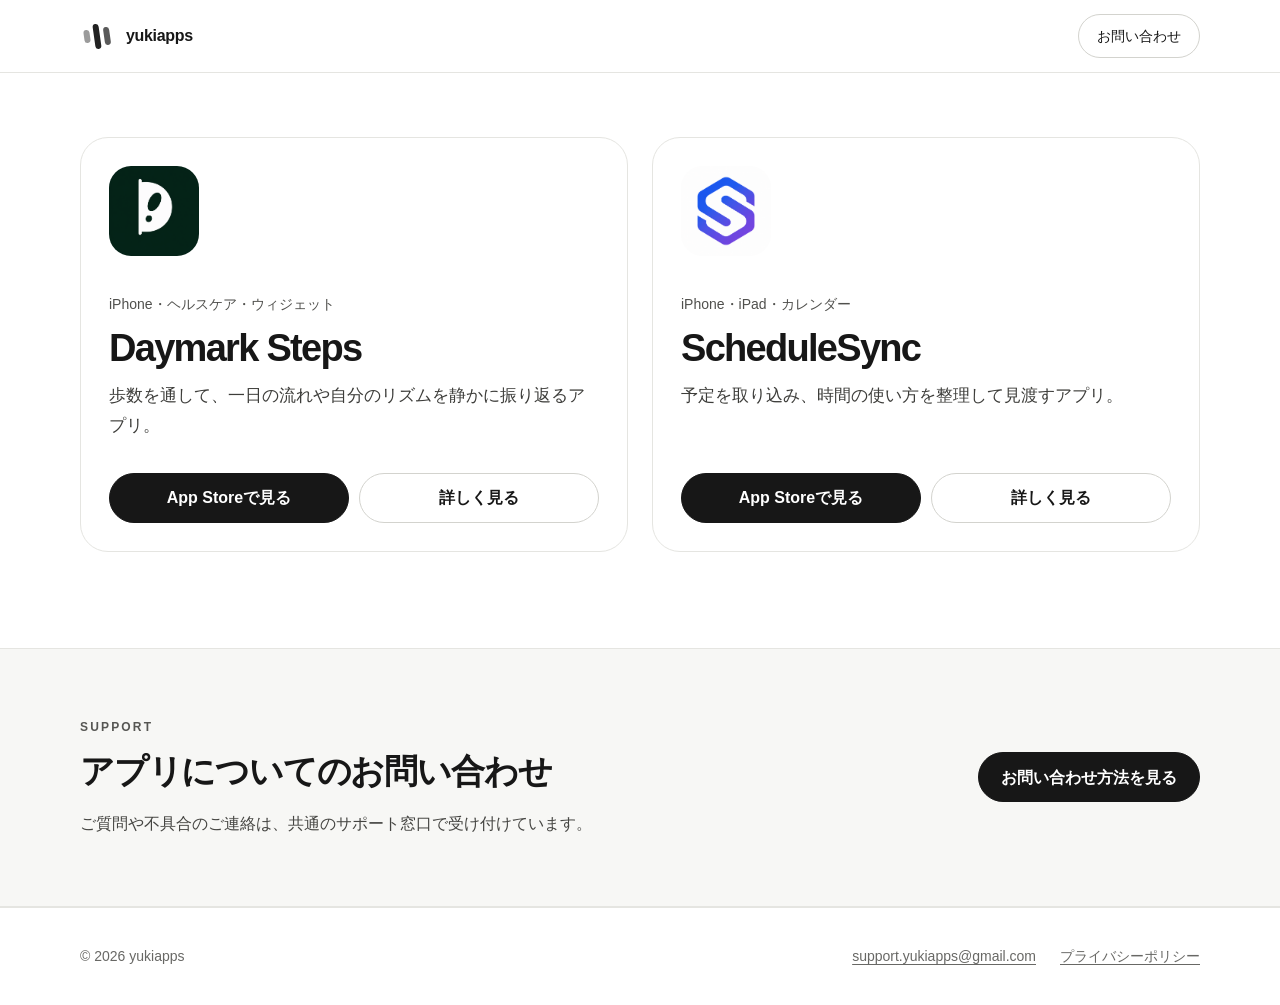
==== index.html @ b8ef02bc "Add files via upload" ====
<!doctype html>
<html lang="ja">
<head>
  <meta charset="utf-8">
  <meta name="viewport" content="width=device-width, initial-scale=1">
  <meta name="color-scheme" content="light">
  <meta name="theme-color" content="#ffffff">
  <meta name="description" content="yukiappsが提供するアプリとサポート情報をご案内します。">
  <title>yukiapps</title>
  <link rel="stylesheet" href="yukiapps-20260724-v8.css">
</head>
<body>
  <a class="skip-link" href="#main">本文へ移動</a>
  <header class="site-header">
  <div class="container header-inner">
    <a class="brand" href="index.html" aria-label="yukiapps トップページ">
      <span class="brand-mark" aria-hidden="true"><span></span><span></span><span></span></span>
      <span>yukiapps</span>
    </a>
    <nav class="site-nav" aria-label="メインナビゲーション">
      <a class="nav-contact" href="contact.html">お問い合わせ</a>
    </nav>
  </div>
</header>
  <main id="main">
    <h1 class="visually-hidden">yukiapps アプリラインナップ</h1>

    <section id="apps" class="apps-section" aria-label="アプリラインナップ">
      <div class="container app-grid">
        <article class="app-card">
          <img class="app-card-icon" src="daymark-icon.png" width="1881" height="1881" alt="Daymark Stepsのアプリアイコン">
          <p class="app-meta">iPhone・ヘルスケア・ウィジェット</p>
          <h2>Daymark Steps</h2>
          <p>歩数を通して、一日の流れや自分のリズムを静かに振り返るアプリ。</p>
          <div class="app-card-actions">
            <a class="btn btn-primary" href="#" aria-disabled="true">App Storeで見る</a>
            <a class="btn btn-secondary" href="daymark-steps.html">詳しく見る</a>
          </div>
        </article>

        <article class="app-card">
          <img class="app-card-icon" src="schedule-icon.png" width="1880" height="1880" alt="ScheduleSyncのアプリアイコン">
          <p class="app-meta">iPhone・iPad・カレンダー</p>
          <h2>ScheduleSync</h2>
          <p>予定を取り込み、時間の使い方を整理して見渡すアプリ。</p>
          <div class="app-card-actions">
            <a class="btn btn-primary" href="#" aria-disabled="true">App Storeで見る</a>
            <a class="btn btn-secondary" href="schedule-sync.html">詳しく見る</a>
          </div>
        </article>
      </div>
    </section>

    <section class="contact-band">
      <div class="container contact-band-inner">
        <div>
          <p class="eyebrow">Support</p>
          <h2>アプリについてのお問い合わせ</h2>
          <p>ご質問や不具合のご連絡は、共通のサポート窓口で受け付けています。</p>
        </div>
        <a class="btn btn-primary" href="contact.html">お問い合わせ方法を見る</a>
      </div>
    </section>
  </main>
  <footer class="site-footer">
  <div class="container footer-inner">
    <span>© 2026 yukiapps</span>
    <div class="footer-links">
      <a href="mailto:support.yukiapps@gmail.com">support.yukiapps@gmail.com</a>
      <a href="privacy.html">プライバシーポリシー</a>
    </div>
  </div>
</footer>
</body>
</html>
---- yukiapps-20260724-v8.css ----
:root {
  --ink: #171717;
  --muted: #666663;
  --soft: #f7f7f5;
  --line: #e5e5e1;
  --line-strong: #d3d3ce;
  --page: #ffffff;
  --max: 1120px;
  --radius: 28px;
  --daymark: #2d7255;
  --daymark-soft: #f1f7f3;
  --schedule: #315fdd;
  --schedule-soft: #f3f5fc;
}

*,
*::before,
*::after { box-sizing: border-box; }

html { scroll-behavior: smooth; }

body {
  margin: 0;
  color: var(--ink);
  background: var(--page);
  font-family: -apple-system, BlinkMacSystemFont, "Helvetica Neue", "Hiragino Sans",
    "Yu Gothic", "YuGothic", "Noto Sans JP", sans-serif;
  font-size: 16px;
  line-height: 1.75;
  -webkit-font-smoothing: antialiased;
}

img { display: block; max-width: 100%; height: auto; }
a { color: inherit; text-underline-offset: .18em; }
h1, h2, h3, p { margin-top: 0; }
figure { margin: 0; }

.container {
  width: min(var(--max), calc(100% - 48px));
  margin-inline: auto;
}

.skip-link {
  position: fixed;
  top: 8px;
  left: 8px;
  z-index: 999;
  padding: 10px 14px;
  color: #fff;
  background: #111;
  border-radius: 10px;
  transform: translateY(-160%);
}
.skip-link:focus { transform: translateY(0); }

.visually-hidden {
  position: absolute !important;
  width: 1px !important;
  height: 1px !important;
  padding: 0 !important;
  margin: -1px !important;
  overflow: hidden !important;
  clip: rect(0, 0, 0, 0) !important;
  white-space: nowrap !important;
  border: 0 !important;
}

.site-header {
  border-bottom: 1px solid var(--line);
  background: rgba(255,255,255,.96);
}

.header-inner {
  min-height: 72px;
  display: flex;
  align-items: center;
  justify-content: space-between;
  gap: 20px;
}

.brand {
  display: inline-flex;
  align-items: center;
  gap: 12px;
  color: var(--ink);
  font-weight: 750;
  text-decoration: none;
  letter-spacing: -.02em;
}

.brand-mark {
  width: 34px;
  height: 28px;
  display: inline-flex;
  align-items: center;
  justify-content: center;
  gap: 4px;
}
.brand-mark span {
  display: block;
  width: 6px;
  border-radius: 999px;
  background: #222;
  transform: rotate(-8deg);
}
.brand-mark span:nth-child(1) { height: 13px; opacity: .45; }
.brand-mark span:nth-child(2) { height: 25px; }
.brand-mark span:nth-child(3) { height: 18px; opacity: .75; }

.site-nav { display: flex; align-items: center; gap: 10px; }
.nav-contact {
  display: inline-flex;
  align-items: center;
  justify-content: center;
  min-height: 44px;
  padding: 0 18px;
  border: 1px solid var(--line-strong);
  border-radius: 999px;
  text-decoration: none;
  font-size: 14px;
  background: #fff;
}
.nav-contact:hover { border-color: #999; }

.btn {
  display: inline-flex;
  min-height: 50px;
  align-items: center;
  justify-content: center;
  padding: 0 22px;
  border: 1px solid var(--ink);
  border-radius: 999px;
  font-weight: 700;
  text-decoration: none;
  line-height: 1.2;
  transition: transform .18s ease, background .18s ease, color .18s ease;
}
.btn:hover { transform: translateY(-1px); }
.btn-primary { color: #fff; background: var(--ink); }
.btn-secondary { color: var(--ink); background: #fff; border-color: var(--line-strong); }
.btn[aria-disabled="true"] { cursor: default; }

.eyebrow {
  margin-bottom: 12px;
  color: #565653;
  font-size: 12px;
  font-weight: 800;
  letter-spacing: .18em;
  text-transform: uppercase;
}
.daymark-theme .accent-eyebrow { color: var(--daymark); }
.schedule-theme .accent-eyebrow { color: var(--schedule); }

.apps-section { padding: 64px 0 96px; }
.app-grid {
  display: grid;
  grid-template-columns: repeat(2, minmax(0, 1fr));
  gap: 24px;
}
.app-card {
  min-width: 0;
  display: flex;
  flex-direction: column;
  padding: 28px;
  border: 1px solid var(--line);
  border-radius: var(--radius);
  background: #fff;
}
.app-card-icon {
  width: 90px;
  height: 90px;
  margin-bottom: 36px;
  border-radius: 22px;
  object-fit: cover;
}
.app-meta {
  margin-bottom: 10px;
  color: #50504d;
  font-size: 14px;
}
.app-card h2 {
  margin-bottom: 12px;
  font-size: clamp(28px, 3.4vw, 38px);
  line-height: 1.12;
  letter-spacing: -.045em;
}
.app-card > p:not(.app-meta) {
  max-width: 34em;
  margin-bottom: 32px;
  color: #3d3d3a;
  font-size: 17px;
}
.app-card-actions {
  display: flex;
  flex-wrap: wrap;
  gap: 10px;
  margin-top: auto;
}
.app-card-actions .btn { flex: 1 1 180px; }

.contact-band {
  padding: 68px 0;
  border-top: 1px solid var(--line);
  border-bottom: 1px solid var(--line);
  background: var(--soft);
}
.contact-band-inner {
  display: grid;
  grid-template-columns: 1fr auto;
  align-items: center;
  gap: 40px;
}
.contact-band h2 {
  margin-bottom: 18px;
  font-size: clamp(24px, 3.2vw, 34px);
  line-height: 1.25;
  letter-spacing: -.035em;
}
.contact-band p:last-child { margin-bottom: 0; color: #454542; }

.breadcrumbs {
  display: flex;
  gap: 9px;
  align-items: center;
  padding-top: 28px;
  color: #6b6b68;
  font-size: 13px;
}
.breadcrumbs a { color: inherit; }

.app-hero { padding: 42px 0 88px; }
.app-hero-grid {
  display: grid;
  grid-template-columns: minmax(0, .9fr) minmax(380px, 1.1fr);
  align-items: center;
  gap: clamp(44px, 7vw, 88px);
}
.app-title-lockup {
  display: flex;
  align-items: center;
  gap: 18px;
  margin-bottom: 30px;
}
.app-title-icon {
  width: 92px;
  height: 92px;
  border-radius: 22px;
  object-fit: cover;
  flex: 0 0 auto;
}
.app-title-lockup h1 {
  margin-bottom: 4px;
  font-size: clamp(42px, 5.3vw, 66px);
  line-height: 1;
  letter-spacing: -.055em;
}
.app-title-lockup p { margin-bottom: 0; color: var(--muted); }
.hero-copy {
  max-width: 39em;
  margin-bottom: 28px;
  color: #3f3f3c;
  font-size: clamp(17px, 1.8vw, 19px);
  line-height: 1.85;
}
.hero-actions { display: flex; flex-wrap: wrap; gap: 10px; margin-bottom: 20px; }
.hero-facts { display: flex; flex-wrap: wrap; gap: 8px; }
.fact {
  display: inline-flex;
  align-items: center;
  min-height: 34px;
  padding: 0 13px;
  border: 1px solid var(--line);
  border-radius: 999px;
  color: #595956;
  font-size: 13px;
}
.hero-visual {
  padding: 18px;
  border: 1px solid var(--line);
  border-radius: 32px;
  background: var(--soft);
}
.hero-visual img {
  width: 100%;
  max-height: 720px;
  border-radius: 23px;
  object-fit: contain;
}

.concept-strip {
  padding: 74px 0;
  border-top: 1px solid var(--line);
  border-bottom: 1px solid var(--line);
  background: var(--soft);
}
.concept-grid {
  display: grid;
  grid-template-columns: minmax(0, .92fr) minmax(0, 1.08fr);
  gap: clamp(42px, 8vw, 100px);
  align-items: start;
}
.concept-grid h2,
.story-copy h2 {
  margin-bottom: 0;
  font-size: clamp(30px, 4vw, 44px);
  line-height: 1.22;
  letter-spacing: -.045em;
}
.concept-grid > p {
  margin: 0;
  color: #444441;
  font-size: 17px;
  line-height: 1.9;
}

.visual-story { padding: 96px 0; }
.visual-story-soft {
  border-top: 1px solid var(--line);
  border-bottom: 1px solid var(--line);
  background: var(--soft);
}
.story-grid {
  display: grid;
  grid-template-columns: minmax(0, .82fr) minmax(420px, 1.18fr);
  align-items: center;
  gap: clamp(46px, 8vw, 100px);
}
.story-grid-reverse .story-copy { order: 2; }
.story-grid-reverse .visual-frame { order: 1; }
.story-copy h2 { margin-bottom: 22px; }
.story-copy > p:last-child {
  margin-bottom: 0;
  color: #454542;
  font-size: 17px;
  line-height: 1.9;
}
.visual-frame {
  padding: 18px;
  overflow: hidden;
  border: 1px solid var(--line);
  border-radius: 32px;
  background: #fff;
}
.daymark-theme .visual-frame { background: var(--daymark-soft); }
.schedule-theme .visual-frame { background: var(--schedule-soft); }
.visual-frame img {
  width: 100%;
  border-radius: 23px;
  object-fit: contain;
}
.widget-frame img { background: #fff; }
.screen-detail-frame img { max-height: 760px; }

.info-section { padding: 86px 0; }
.info-grid {
  display: grid;
  grid-template-columns: repeat(3, minmax(0, 1fr));
  gap: 18px;
}
.info-card,
.policy-card,
.faq-item,
.support-box,
.mail-card {
  padding: 26px;
  border: 1px solid var(--line);
  border-radius: 22px;
  background: #fff;
}
.info-card h3 {
  margin-bottom: 10px;
  font-size: 22px;
  line-height: 1.25;
}
.info-card p:last-child { margin-bottom: 0; color: #50504d; }

.simple-page { padding: 68px 0 96px; }
.simple-page > .container { max-width: 860px; }
.simple-page h1 {
  margin-bottom: 24px;
  font-size: clamp(34px, 5vw, 52px);
  line-height: 1.15;
  letter-spacing: -.045em;
}
.prose { color: #30302e; }
.prose .lead { font-size: 18px; }
.prose h2 {
  margin-top: 48px;
  margin-bottom: 16px;
  font-size: clamp(24px, 3.5vw, 30px);
  line-height: 1.35;
  letter-spacing: -.025em;
}
.prose p { margin-bottom: 20px; }
.prose li { margin-bottom: 5px; }
.meta { color: var(--muted); font-size: 14px; }
.mail-card { margin: 28px 0 52px; background: var(--soft); }
.mail-card p { margin: 0; font-weight: 700; }
.policy-list,
.faq-list { display: grid; gap: 18px; margin-top: 30px; }
.policy-card h2 { margin-top: 0; margin-bottom: 12px; font-size: 26px; }
.policy-card p:last-of-type { color: #4f4f4c; }
.page-actions { display: flex; flex-wrap: wrap; gap: 10px; margin-top: 22px; }
.faq-item h2 { margin: 0 0 10px; font-size: 22px; }
.faq-item p { margin: 0; color: #4d4d4a; }
.support-box { margin-top: 32px; background: var(--soft); }
.support-box h2 { margin-top: 0; }

.site-footer {
  padding: 36px 0;
  border-top: 1px solid var(--line);
}
.footer-inner {
  display: flex;
  align-items: center;
  justify-content: space-between;
  gap: 24px;
  color: #686865;
  font-size: 14px;
}
.footer-links { display: flex; flex-wrap: wrap; gap: 24px; }

@media (max-width: 820px) {
  .container { width: min(100% - 36px, var(--max)); }
  .header-inner { min-height: 68px; }
  .brand { font-size: 15px; }
  .brand-mark { transform: scale(.9); transform-origin: left center; }
  .nav-contact { min-height: 42px; padding-inline: 15px; }

  .apps-section { padding: 52px 0 72px; }
  .app-grid,
  .contact-band-inner,
  .app-hero-grid,
  .concept-grid,
  .story-grid,
  .info-grid {
    grid-template-columns: 1fr;
  }
  .app-card { padding: 26px; }
  .app-card-icon { width: 82px; height: 82px; margin-bottom: 30px; }
  .app-card > p:not(.app-meta) { font-size: 16px; }

  .contact-band { padding: 58px 0; }
  .contact-band-inner { gap: 28px; }
  .contact-band h2 {
    font-size: clamp(20px, 5.3vw, 26px);
    white-space: nowrap;
  }
  .contact-band .btn { width: 100%; }

  .breadcrumbs { padding-top: 22px; }
  .app-hero { padding: 32px 0 66px; }
  .app-hero-grid { gap: 38px; }
  .app-title-icon { width: 74px; height: 74px; border-radius: 18px; }
  .app-title-lockup { gap: 14px; margin-bottom: 24px; }
  .app-title-lockup h1 { font-size: clamp(34px, 10vw, 46px); }
  .hero-visual { padding: 12px; border-radius: 24px; }
  .hero-visual img { border-radius: 17px; max-height: none; }

  .concept-strip { padding: 58px 0; }
  .concept-grid { gap: 24px; }
  .concept-grid h2,
  .story-copy h2 { font-size: clamp(27px, 7.5vw, 36px); }

  .visual-story { padding: 70px 0; }
  .story-grid { gap: 34px; }
  .story-grid-reverse .story-copy,
  .story-grid-reverse .visual-frame { order: initial; }
  .visual-frame { padding: 12px; border-radius: 24px; }
  .visual-frame img { border-radius: 17px; }
  .screen-detail-frame img { max-height: none; }

  .info-section { padding: 64px 0; }
  .simple-page { padding: 52px 0 74px; }
  .footer-inner { flex-direction: column; align-items: flex-start; }
}

@media (max-width: 390px) {
  .container { width: calc(100% - 30px); }
  .brand { gap: 8px; font-size: 14px; }
  .brand-mark { width: 30px; }
  .nav-contact { padding-inline: 13px; font-size: 13px; }
  .app-card { padding: 23px; }
  .app-card-actions { flex-direction: column; }
  .app-card-actions .btn { flex-basis: auto; width: 100%; }
  .contact-band h2 { font-size: 19px; }
  .hero-actions .btn { width: 100%; }
  .app-title-lockup h1 { font-size: 32px; }
}

@media print {
  .site-header,
  .site-footer,
  .skip-link { display: none !important; }
  img { visibility: visible !important; opacity: 1 !important; }
  .visual-frame,
  .hero-visual,
  .info-card,
  .policy-card,
  .faq-item { break-inside: avoid; page-break-inside: avoid; }
}
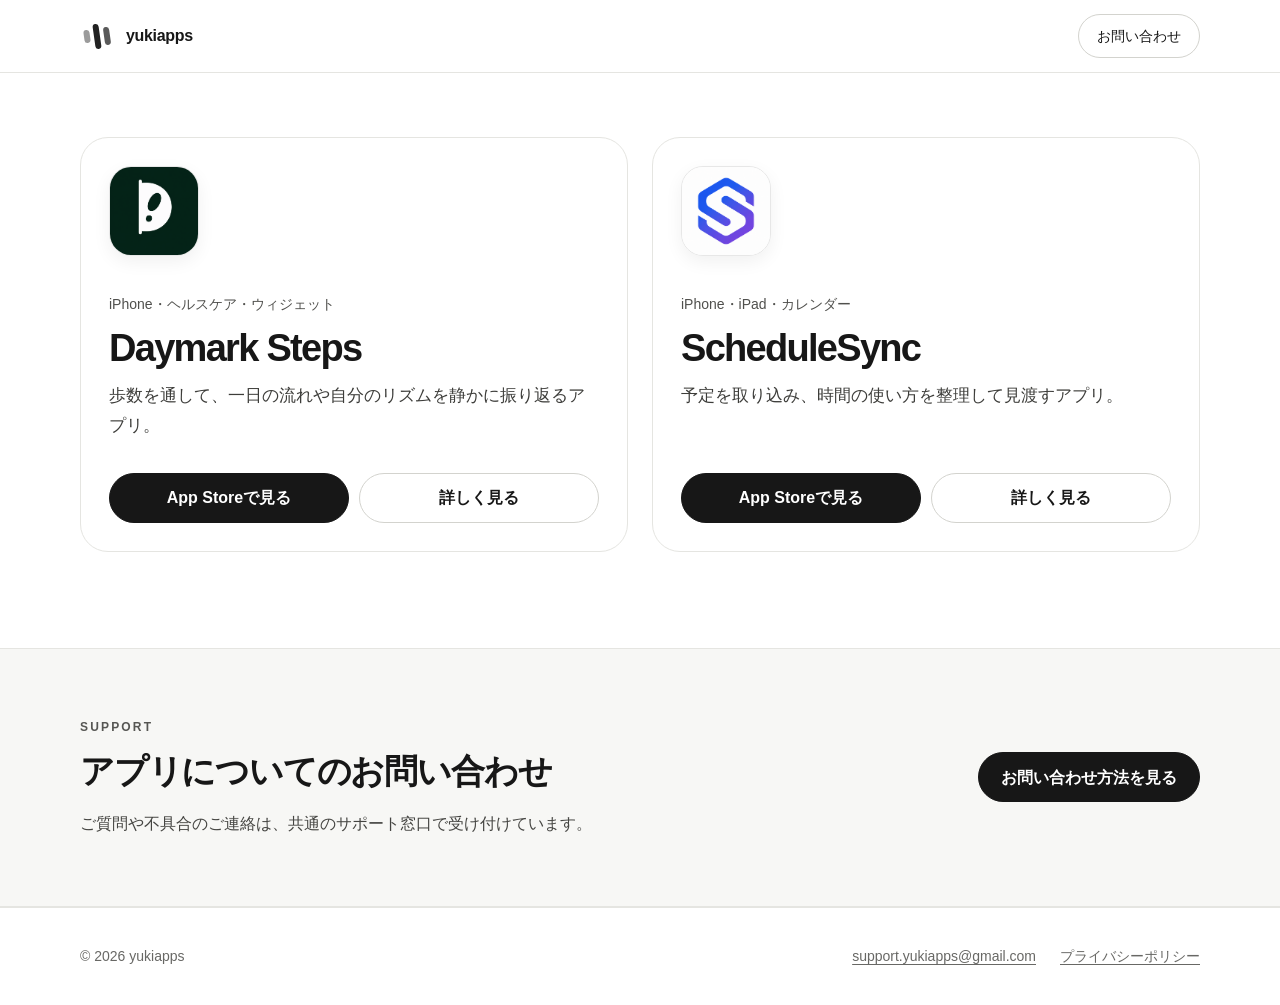
==== commit 55587a77: "Add files via upload" ====
--- a/index.html
+++ b/index.html
@@ -7,7 +7,7 @@
   <meta name="theme-color" content="#ffffff">
   <meta name="description" content="yukiappsが提供するアプリとサポート情報をご案内します。">
   <title>yukiapps</title>
-  <link rel="stylesheet" href="yukiapps-20260724-v8.css">
+  <link rel="stylesheet" href="yukiapps-20260724-v9.css">
 </head>
 <body>
   <a class="skip-link" href="#main">本文へ移動</a>
--- a/yukiapps-20260724-v9.css
+++ b/yukiapps-20260724-v9.css
@@ -0,0 +1,510 @@
+
+:root {
+  --ink: #171717;
+  --muted: #666663;
+  --soft: #f7f7f5;
+  --line: #e5e5e1;
+  --line-strong: #d3d3ce;
+  --page: #ffffff;
+  --max: 1120px;
+  --radius: 28px;
+  --daymark: #2d7255;
+  --daymark-soft: #f1f7f3;
+  --schedule: #315fdd;
+  --schedule-soft: #f3f5fc;
+}
+
+*,
+*::before,
+*::after { box-sizing: border-box; }
+
+html { scroll-behavior: smooth; }
+
+body {
+  margin: 0;
+  color: var(--ink);
+  background: var(--page);
+  font-family: -apple-system, BlinkMacSystemFont, "Helvetica Neue", "Hiragino Sans",
+    "Yu Gothic", "YuGothic", "Noto Sans JP", sans-serif;
+  font-size: 16px;
+  line-height: 1.75;
+  -webkit-font-smoothing: antialiased;
+}
+
+img { display: block; max-width: 100%; height: auto; }
+a { color: inherit; text-underline-offset: .18em; }
+h1, h2, h3, p { margin-top: 0; }
+figure { margin: 0; }
+
+.container {
+  width: min(var(--max), calc(100% - 48px));
+  margin-inline: auto;
+}
+
+.skip-link {
+  position: fixed;
+  top: 8px;
+  left: 8px;
+  z-index: 999;
+  padding: 10px 14px;
+  color: #fff;
+  background: #111;
+  border-radius: 10px;
+  transform: translateY(-160%);
+}
+.skip-link:focus { transform: translateY(0); }
+
+.visually-hidden {
+  position: absolute !important;
+  width: 1px !important;
+  height: 1px !important;
+  padding: 0 !important;
+  margin: -1px !important;
+  overflow: hidden !important;
+  clip: rect(0, 0, 0, 0) !important;
+  white-space: nowrap !important;
+  border: 0 !important;
+}
+
+.site-header {
+  border-bottom: 1px solid var(--line);
+  background: rgba(255,255,255,.96);
+}
+
+.header-inner {
+  min-height: 72px;
+  display: flex;
+  align-items: center;
+  justify-content: space-between;
+  gap: 20px;
+}
+
+.brand {
+  display: inline-flex;
+  align-items: center;
+  gap: 12px;
+  color: var(--ink);
+  font-weight: 750;
+  text-decoration: none;
+  letter-spacing: -.02em;
+}
+
+.brand-mark {
+  width: 34px;
+  height: 28px;
+  display: inline-flex;
+  align-items: center;
+  justify-content: center;
+  gap: 4px;
+}
+.brand-mark span {
+  display: block;
+  width: 6px;
+  border-radius: 999px;
+  background: #222;
+  transform: rotate(-8deg);
+}
+.brand-mark span:nth-child(1) { height: 13px; opacity: .45; }
+.brand-mark span:nth-child(2) { height: 25px; }
+.brand-mark span:nth-child(3) { height: 18px; opacity: .75; }
+
+.site-nav { display: flex; align-items: center; gap: 10px; }
+.nav-contact {
+  display: inline-flex;
+  align-items: center;
+  justify-content: center;
+  min-height: 44px;
+  padding: 0 18px;
+  border: 1px solid var(--line-strong);
+  border-radius: 999px;
+  text-decoration: none;
+  font-size: 14px;
+  background: #fff;
+}
+.nav-contact:hover { border-color: #999; }
+
+.btn {
+  display: inline-flex;
+  min-height: 50px;
+  align-items: center;
+  justify-content: center;
+  padding: 0 22px;
+  border: 1px solid var(--ink);
+  border-radius: 999px;
+  font-weight: 700;
+  text-decoration: none;
+  line-height: 1.2;
+  transition: transform .18s ease, background .18s ease, color .18s ease;
+}
+.btn:hover { transform: translateY(-1px); }
+.btn-primary { color: #fff; background: var(--ink); }
+.btn-secondary { color: var(--ink); background: #fff; border-color: var(--line-strong); }
+.btn[aria-disabled="true"] { cursor: default; }
+
+.eyebrow {
+  margin-bottom: 12px;
+  color: #565653;
+  font-size: 12px;
+  font-weight: 800;
+  letter-spacing: .18em;
+  text-transform: uppercase;
+}
+.daymark-theme .accent-eyebrow { color: var(--daymark); }
+.schedule-theme .accent-eyebrow { color: var(--schedule); }
+
+.apps-section { padding: 64px 0 96px; }
+.app-grid {
+  display: grid;
+  grid-template-columns: repeat(2, minmax(0, 1fr));
+  gap: 24px;
+}
+.app-card {
+  min-width: 0;
+  display: flex;
+  flex-direction: column;
+  padding: 28px;
+  border: 1px solid var(--line);
+  border-radius: var(--radius);
+  background: #fff;
+}
+.app-card-icon {
+  width: 90px;
+  height: 90px;
+  margin-bottom: 36px;
+  border-radius: 22px;
+  object-fit: cover;
+}
+.app-meta {
+  margin-bottom: 10px;
+  color: #50504d;
+  font-size: 14px;
+}
+.app-card h2 {
+  margin-bottom: 12px;
+  font-size: clamp(28px, 3.4vw, 38px);
+  line-height: 1.12;
+  letter-spacing: -.045em;
+}
+.app-card > p:not(.app-meta) {
+  max-width: 34em;
+  margin-bottom: 32px;
+  color: #3d3d3a;
+  font-size: 17px;
+}
+.app-card-actions {
+  display: flex;
+  flex-wrap: wrap;
+  gap: 10px;
+  margin-top: auto;
+}
+.app-card-actions .btn { flex: 1 1 180px; }
+
+.contact-band {
+  padding: 68px 0;
+  border-top: 1px solid var(--line);
+  border-bottom: 1px solid var(--line);
+  background: var(--soft);
+}
+.contact-band-inner {
+  display: grid;
+  grid-template-columns: 1fr auto;
+  align-items: center;
+  gap: 40px;
+}
+.contact-band h2 {
+  margin-bottom: 18px;
+  font-size: clamp(24px, 3.2vw, 34px);
+  line-height: 1.25;
+  letter-spacing: -.035em;
+}
+.contact-band p:last-child { margin-bottom: 0; color: #454542; }
+
+.breadcrumbs {
+  display: flex;
+  gap: 9px;
+  align-items: center;
+  padding-top: 28px;
+  color: #6b6b68;
+  font-size: 13px;
+}
+.breadcrumbs a { color: inherit; }
+
+.app-hero { padding: 42px 0 88px; }
+.app-hero-grid {
+  display: grid;
+  grid-template-columns: minmax(0, .9fr) minmax(380px, 1.1fr);
+  align-items: center;
+  gap: clamp(44px, 7vw, 88px);
+}
+.app-title-lockup {
+  display: flex;
+  align-items: center;
+  gap: 18px;
+  margin-bottom: 30px;
+}
+.app-title-icon {
+  width: 92px;
+  height: 92px;
+  border-radius: 22px;
+  object-fit: cover;
+  flex: 0 0 auto;
+}
+.app-title-lockup h1 {
+  margin-bottom: 4px;
+  font-size: clamp(42px, 5.3vw, 66px);
+  line-height: 1;
+  letter-spacing: -.055em;
+}
+.app-title-lockup p { margin-bottom: 0; color: var(--muted); }
+.hero-copy {
+  max-width: 39em;
+  margin-bottom: 28px;
+  color: #3f3f3c;
+  font-size: clamp(17px, 1.8vw, 19px);
+  line-height: 1.85;
+}
+.hero-actions { display: flex; flex-wrap: wrap; gap: 10px; margin-bottom: 20px; }
+.hero-facts { display: flex; flex-wrap: wrap; gap: 8px; }
+.fact {
+  display: inline-flex;
+  align-items: center;
+  min-height: 34px;
+  padding: 0 13px;
+  border: 1px solid var(--line);
+  border-radius: 999px;
+  color: #595956;
+  font-size: 13px;
+}
+.hero-visual {
+  padding: 18px;
+  border: 1px solid var(--line);
+  border-radius: 32px;
+  background: var(--soft);
+}
+.hero-visual img {
+  width: 100%;
+  max-height: 720px;
+  border-radius: 23px;
+  object-fit: contain;
+}
+
+.concept-strip {
+  padding: 74px 0;
+  border-top: 1px solid var(--line);
+  border-bottom: 1px solid var(--line);
+  background: var(--soft);
+}
+.concept-grid {
+  display: grid;
+  grid-template-columns: minmax(0, .92fr) minmax(0, 1.08fr);
+  gap: clamp(42px, 8vw, 100px);
+  align-items: start;
+}
+.concept-grid h2,
+.story-copy h2 {
+  margin-bottom: 0;
+  font-size: clamp(30px, 4vw, 44px);
+  line-height: 1.22;
+  letter-spacing: -.045em;
+}
+.concept-grid > p {
+  margin: 0;
+  color: #444441;
+  font-size: 17px;
+  line-height: 1.9;
+}
+
+.visual-story { padding: 96px 0; }
+.visual-story-soft {
+  border-top: 1px solid var(--line);
+  border-bottom: 1px solid var(--line);
+  background: var(--soft);
+}
+.story-grid {
+  display: grid;
+  grid-template-columns: minmax(0, .82fr) minmax(420px, 1.18fr);
+  align-items: center;
+  gap: clamp(46px, 8vw, 100px);
+}
+.story-grid-reverse .story-copy { order: 2; }
+.story-grid-reverse .visual-frame { order: 1; }
+.story-copy h2 { margin-bottom: 22px; }
+.story-copy > p:last-child {
+  margin-bottom: 0;
+  color: #454542;
+  font-size: 17px;
+  line-height: 1.9;
+}
+.visual-frame {
+  padding: 18px;
+  overflow: hidden;
+  border: 1px solid var(--line);
+  border-radius: 32px;
+  background: #fff;
+}
+.daymark-theme .visual-frame { background: var(--daymark-soft); }
+.schedule-theme .visual-frame { background: var(--schedule-soft); }
+.visual-frame img {
+  width: 100%;
+  border-radius: 23px;
+  object-fit: contain;
+}
+.widget-frame img { background: #fff; }
+.screen-detail-frame img { max-height: 760px; }
+
+.info-section { padding: 86px 0; }
+.info-grid {
+  display: grid;
+  grid-template-columns: repeat(3, minmax(0, 1fr));
+  gap: 18px;
+}
+.info-card,
+.policy-card,
+.faq-item,
+.support-box,
+.mail-card {
+  padding: 26px;
+  border: 1px solid var(--line);
+  border-radius: 22px;
+  background: #fff;
+}
+.info-card h3 {
+  margin-bottom: 10px;
+  font-size: 22px;
+  line-height: 1.25;
+}
+.info-card p:last-child { margin-bottom: 0; color: #50504d; }
+
+.simple-page { padding: 68px 0 96px; }
+.simple-page > .container { max-width: 860px; }
+.simple-page h1 {
+  margin-bottom: 24px;
+  font-size: clamp(34px, 5vw, 52px);
+  line-height: 1.15;
+  letter-spacing: -.045em;
+}
+.prose { color: #30302e; }
+.prose .lead { font-size: 18px; }
+.prose h2 {
+  margin-top: 48px;
+  margin-bottom: 16px;
+  font-size: clamp(24px, 3.5vw, 30px);
+  line-height: 1.35;
+  letter-spacing: -.025em;
+}
+.prose p { margin-bottom: 20px; }
+.prose li { margin-bottom: 5px; }
+.meta { color: var(--muted); font-size: 14px; }
+.mail-card { margin: 28px 0 52px; background: var(--soft); }
+.mail-card p { margin: 0; font-weight: 700; }
+.policy-list,
+.faq-list { display: grid; gap: 18px; margin-top: 30px; }
+.policy-card h2 { margin-top: 0; margin-bottom: 12px; font-size: 26px; }
+.policy-card p:last-of-type { color: #4f4f4c; }
+.page-actions { display: flex; flex-wrap: wrap; gap: 10px; margin-top: 22px; }
+.faq-item h2 { margin: 0 0 10px; font-size: 22px; }
+.faq-item p { margin: 0; color: #4d4d4a; }
+.support-box { margin-top: 32px; background: var(--soft); }
+.support-box h2 { margin-top: 0; }
+
+.site-footer {
+  padding: 36px 0;
+  border-top: 1px solid var(--line);
+}
+.footer-inner {
+  display: flex;
+  align-items: center;
+  justify-content: space-between;
+  gap: 24px;
+  color: #686865;
+  font-size: 14px;
+}
+.footer-links { display: flex; flex-wrap: wrap; gap: 24px; }
+
+@media (max-width: 820px) {
+  .container { width: min(100% - 36px, var(--max)); }
+  .header-inner { min-height: 68px; }
+  .brand { font-size: 15px; }
+  .brand-mark { transform: scale(.9); transform-origin: left center; }
+  .nav-contact { min-height: 42px; padding-inline: 15px; }
+
+  .apps-section { padding: 52px 0 72px; }
+  .app-grid,
+  .contact-band-inner,
+  .app-hero-grid,
+  .concept-grid,
+  .story-grid,
+  .info-grid {
+    grid-template-columns: 1fr;
+  }
+  .app-card { padding: 26px; }
+  .app-card-icon { width: 82px; height: 82px; margin-bottom: 30px; }
+  .app-card > p:not(.app-meta) { font-size: 16px; }
+
+  .contact-band { padding: 58px 0; }
+  .contact-band-inner { gap: 28px; }
+  .contact-band h2 {
+    font-size: clamp(20px, 5.3vw, 26px);
+    white-space: nowrap;
+  }
+  .contact-band .btn { width: 100%; }
+
+  .breadcrumbs { padding-top: 22px; }
+  .app-hero { padding: 32px 0 66px; }
+  .app-hero-grid { gap: 38px; }
+  .app-title-icon { width: 74px; height: 74px; border-radius: 18px; }
+  .app-title-lockup { gap: 14px; margin-bottom: 24px; }
+  .app-title-lockup h1 { font-size: clamp(34px, 10vw, 46px); }
+  .hero-visual { padding: 12px; border-radius: 24px; }
+  .hero-visual img { border-radius: 17px; max-height: none; }
+
+  .concept-strip { padding: 58px 0; }
+  .concept-grid { gap: 24px; }
+  .concept-grid h2,
+  .story-copy h2 { font-size: clamp(27px, 7.5vw, 36px); }
+
+  .visual-story { padding: 70px 0; }
+  .story-grid { gap: 34px; }
+  .story-grid-reverse .story-copy,
+  .story-grid-reverse .visual-frame { order: initial; }
+  .visual-frame { padding: 12px; border-radius: 24px; }
+  .visual-frame img { border-radius: 17px; }
+  .screen-detail-frame img { max-height: none; }
+
+  .info-section { padding: 64px 0; }
+  .simple-page { padding: 52px 0 74px; }
+  .footer-inner { flex-direction: column; align-items: flex-start; }
+}
+
+@media (max-width: 390px) {
+  .container { width: calc(100% - 30px); }
+  .brand { gap: 8px; font-size: 14px; }
+  .brand-mark { width: 30px; }
+  .nav-contact { padding-inline: 13px; font-size: 13px; }
+  .app-card { padding: 23px; }
+  .app-card-actions { flex-direction: column; }
+  .app-card-actions .btn { flex-basis: auto; width: 100%; }
+  .contact-band h2 { font-size: 19px; }
+  .hero-actions .btn { width: 100%; }
+  .app-title-lockup h1 { font-size: 32px; }
+}
+
+@media print {
+  .site-header,
+  .site-footer,
+  .skip-link { display: none !important; }
+  img { visibility: visible !important; opacity: 1 !important; }
+  .visual-frame,
+  .hero-visual,
+  .info-card,
+  .policy-card,
+  .faq-item { break-inside: avoid; page-break-inside: avoid; }
+}
+
+
+/* v9: improve visibility of light app icons */
+.app-card-icon,
+.app-title-icon {
+  border: 1px solid #e7e7e7;
+  box-shadow: 0 6px 18px rgba(0, 0, 0, 0.06);
+}
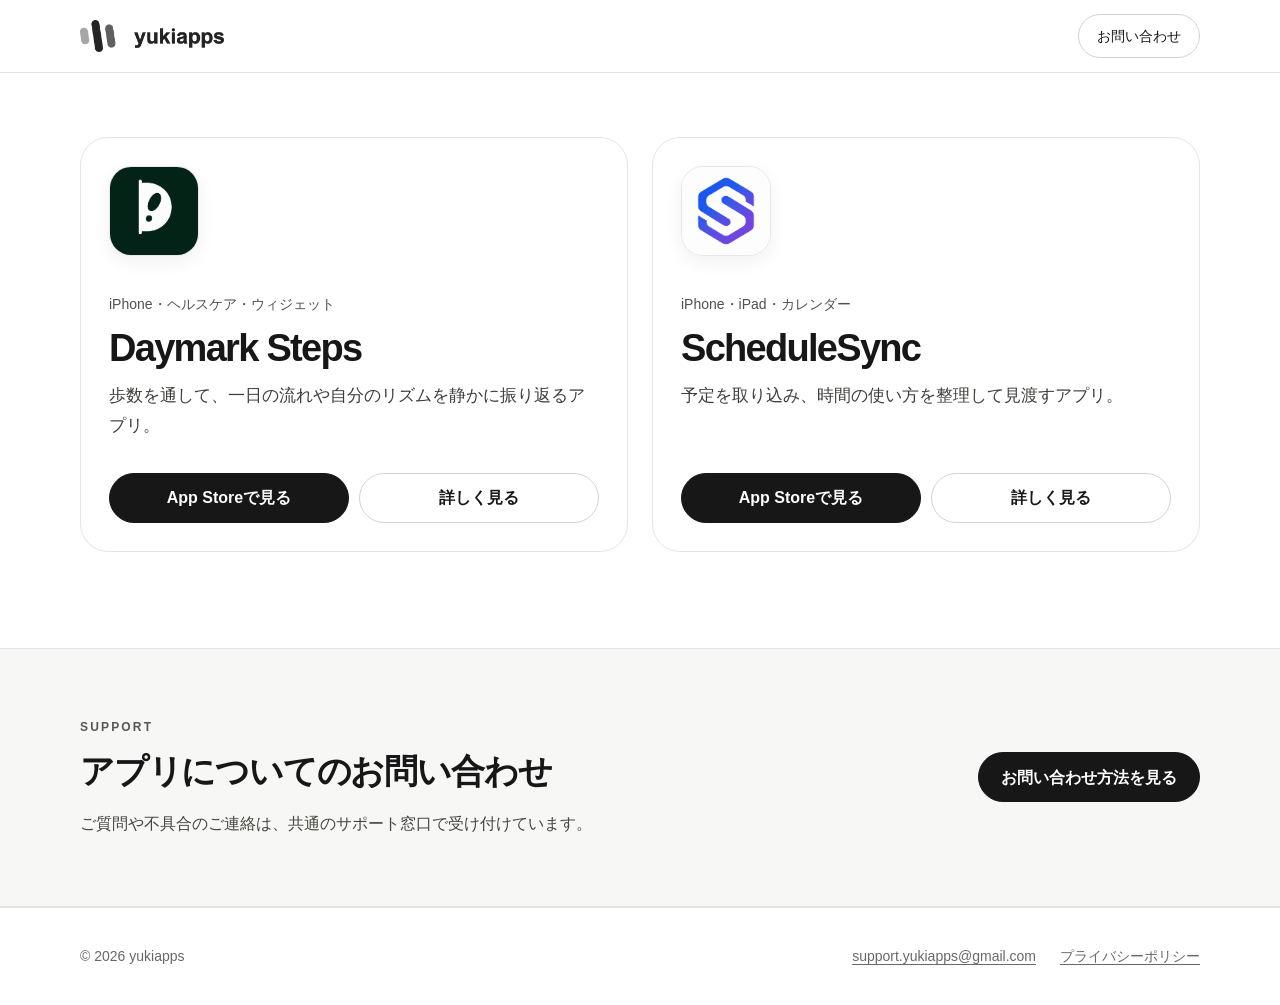
==== commit 78cda9f7: "Add files via upload" ====
--- a/index.html
+++ b/index.html
@@ -7,15 +7,14 @@
   <meta name="theme-color" content="#ffffff">
   <meta name="description" content="yukiappsが提供するアプリとサポート情報をご案内します。">
   <title>yukiapps</title>
-  <link rel="stylesheet" href="yukiapps-20260724-v9.css">
+  <link rel="stylesheet" href="yukiapps-20260724-v10.css">
 </head>
 <body>
   <a class="skip-link" href="#main">本文へ移動</a>
   <header class="site-header">
   <div class="container header-inner">
     <a class="brand" href="index.html" aria-label="yukiapps トップページ">
-      <span class="brand-mark" aria-hidden="true"><span></span><span></span><span></span></span>
-      <span>yukiapps</span>
+      <img class="brand-logo" src="yukiapps-logo.png" width="2046" height="456" alt="yukiapps">
     </a>
     <nav class="site-nav" aria-label="メインナビゲーション">
       <a class="nav-contact" href="contact.html">お問い合わせ</a>
--- a/yukiapps-20260724-v10.css
+++ b/yukiapps-20260724-v10.css
@@ -0,0 +1,501 @@
+
+:root {
+  --ink: #171717;
+  --muted: #666663;
+  --soft: #f7f7f5;
+  --line: #e5e5e1;
+  --line-strong: #d3d3ce;
+  --page: #ffffff;
+  --max: 1120px;
+  --radius: 28px;
+  --daymark: #2d7255;
+  --daymark-soft: #f1f7f3;
+  --schedule: #315fdd;
+  --schedule-soft: #f3f5fc;
+}
+
+*,
+*::before,
+*::after { box-sizing: border-box; }
+
+html { scroll-behavior: smooth; }
+
+body {
+  margin: 0;
+  color: var(--ink);
+  background: var(--page);
+  font-family: -apple-system, BlinkMacSystemFont, "Helvetica Neue", "Hiragino Sans",
+    "Yu Gothic", "YuGothic", "Noto Sans JP", sans-serif;
+  font-size: 16px;
+  line-height: 1.75;
+  -webkit-font-smoothing: antialiased;
+}
+
+img { display: block; max-width: 100%; height: auto; }
+a { color: inherit; text-underline-offset: .18em; }
+h1, h2, h3, p { margin-top: 0; }
+figure { margin: 0; }
+
+.container {
+  width: min(var(--max), calc(100% - 48px));
+  margin-inline: auto;
+}
+
+.skip-link {
+  position: fixed;
+  top: 8px;
+  left: 8px;
+  z-index: 999;
+  padding: 10px 14px;
+  color: #fff;
+  background: #111;
+  border-radius: 10px;
+  transform: translateY(-160%);
+}
+.skip-link:focus { transform: translateY(0); }
+
+.visually-hidden {
+  position: absolute !important;
+  width: 1px !important;
+  height: 1px !important;
+  padding: 0 !important;
+  margin: -1px !important;
+  overflow: hidden !important;
+  clip: rect(0, 0, 0, 0) !important;
+  white-space: nowrap !important;
+  border: 0 !important;
+}
+
+.site-header {
+  border-bottom: 1px solid var(--line);
+  background: rgba(255,255,255,.96);
+}
+
+.header-inner {
+  min-height: 72px;
+  display: flex;
+  align-items: center;
+  justify-content: space-between;
+  gap: 20px;
+}
+
+.brand {
+  display: inline-flex;
+  align-items: center;
+  color: var(--ink);
+  text-decoration: none;
+  line-height: 0;
+}
+
+.brand-logo {
+  display: block;
+  width: auto;
+  height: 32px;
+  max-width: 145px;
+  object-fit: contain;
+}
+
+.site-nav { display: flex; align-items: center; gap: 10px; }
+.nav-contact {
+  display: inline-flex;
+  align-items: center;
+  justify-content: center;
+  min-height: 44px;
+  padding: 0 18px;
+  border: 1px solid var(--line-strong);
+  border-radius: 999px;
+  text-decoration: none;
+  font-size: 14px;
+  background: #fff;
+}
+.nav-contact:hover { border-color: #999; }
+
+.btn {
+  display: inline-flex;
+  min-height: 50px;
+  align-items: center;
+  justify-content: center;
+  padding: 0 22px;
+  border: 1px solid var(--ink);
+  border-radius: 999px;
+  font-weight: 700;
+  text-decoration: none;
+  line-height: 1.2;
+  transition: transform .18s ease, background .18s ease, color .18s ease;
+}
+.btn:hover { transform: translateY(-1px); }
+.btn-primary { color: #fff; background: var(--ink); }
+.btn-secondary { color: var(--ink); background: #fff; border-color: var(--line-strong); }
+.btn[aria-disabled="true"] { cursor: default; }
+
+.eyebrow {
+  margin-bottom: 12px;
+  color: #565653;
+  font-size: 12px;
+  font-weight: 800;
+  letter-spacing: .18em;
+  text-transform: uppercase;
+}
+.daymark-theme .accent-eyebrow { color: var(--daymark); }
+.schedule-theme .accent-eyebrow { color: var(--schedule); }
+
+.apps-section { padding: 64px 0 96px; }
+.app-grid {
+  display: grid;
+  grid-template-columns: repeat(2, minmax(0, 1fr));
+  gap: 24px;
+}
+.app-card {
+  min-width: 0;
+  display: flex;
+  flex-direction: column;
+  padding: 28px;
+  border: 1px solid var(--line);
+  border-radius: var(--radius);
+  background: #fff;
+}
+.app-card-icon {
+  width: 90px;
+  height: 90px;
+  margin-bottom: 36px;
+  border-radius: 22px;
+  object-fit: cover;
+}
+.app-meta {
+  margin-bottom: 10px;
+  color: #50504d;
+  font-size: 14px;
+}
+.app-card h2 {
+  margin-bottom: 12px;
+  font-size: clamp(28px, 3.4vw, 38px);
+  line-height: 1.12;
+  letter-spacing: -.045em;
+}
+.app-card > p:not(.app-meta) {
+  max-width: 34em;
+  margin-bottom: 32px;
+  color: #3d3d3a;
+  font-size: 17px;
+}
+.app-card-actions {
+  display: flex;
+  flex-wrap: wrap;
+  gap: 10px;
+  margin-top: auto;
+}
+.app-card-actions .btn { flex: 1 1 180px; }
+
+.contact-band {
+  padding: 68px 0;
+  border-top: 1px solid var(--line);
+  border-bottom: 1px solid var(--line);
+  background: var(--soft);
+}
+.contact-band-inner {
+  display: grid;
+  grid-template-columns: 1fr auto;
+  align-items: center;
+  gap: 40px;
+}
+.contact-band h2 {
+  margin-bottom: 18px;
+  font-size: clamp(24px, 3.2vw, 34px);
+  line-height: 1.25;
+  letter-spacing: -.035em;
+}
+.contact-band p:last-child { margin-bottom: 0; color: #454542; }
+
+.breadcrumbs {
+  display: flex;
+  gap: 9px;
+  align-items: center;
+  padding-top: 28px;
+  color: #6b6b68;
+  font-size: 13px;
+}
+.breadcrumbs a { color: inherit; }
+
+.app-hero { padding: 42px 0 88px; }
+.app-hero-grid {
+  display: grid;
+  grid-template-columns: minmax(0, .9fr) minmax(380px, 1.1fr);
+  align-items: center;
+  gap: clamp(44px, 7vw, 88px);
+}
+.app-title-lockup {
+  display: flex;
+  align-items: center;
+  gap: 18px;
+  margin-bottom: 30px;
+}
+.app-title-icon {
+  width: 92px;
+  height: 92px;
+  border-radius: 22px;
+  object-fit: cover;
+  flex: 0 0 auto;
+}
+.app-title-lockup h1 {
+  margin-bottom: 4px;
+  font-size: clamp(42px, 5.3vw, 66px);
+  line-height: 1;
+  letter-spacing: -.055em;
+}
+.app-title-lockup p { margin-bottom: 0; color: var(--muted); }
+.hero-copy {
+  max-width: 39em;
+  margin-bottom: 28px;
+  color: #3f3f3c;
+  font-size: clamp(17px, 1.8vw, 19px);
+  line-height: 1.85;
+}
+.hero-actions { display: flex; flex-wrap: wrap; gap: 10px; margin-bottom: 20px; }
+.hero-facts { display: flex; flex-wrap: wrap; gap: 8px; }
+.fact {
+  display: inline-flex;
+  align-items: center;
+  min-height: 34px;
+  padding: 0 13px;
+  border: 1px solid var(--line);
+  border-radius: 999px;
+  color: #595956;
+  font-size: 13px;
+}
+.hero-visual {
+  padding: 18px;
+  border: 1px solid var(--line);
+  border-radius: 32px;
+  background: var(--soft);
+}
+.hero-visual img {
+  width: 100%;
+  max-height: 720px;
+  border-radius: 23px;
+  object-fit: contain;
+}
+
+.concept-strip {
+  padding: 74px 0;
+  border-top: 1px solid var(--line);
+  border-bottom: 1px solid var(--line);
+  background: var(--soft);
+}
+.concept-grid {
+  display: grid;
+  grid-template-columns: minmax(0, .92fr) minmax(0, 1.08fr);
+  gap: clamp(42px, 8vw, 100px);
+  align-items: start;
+}
+.concept-grid h2,
+.story-copy h2 {
+  margin-bottom: 0;
+  font-size: clamp(30px, 4vw, 44px);
+  line-height: 1.22;
+  letter-spacing: -.045em;
+}
+.concept-grid > p {
+  margin: 0;
+  color: #444441;
+  font-size: 17px;
+  line-height: 1.9;
+}
+
+.visual-story { padding: 96px 0; }
+.visual-story-soft {
+  border-top: 1px solid var(--line);
+  border-bottom: 1px solid var(--line);
+  background: var(--soft);
+}
+.story-grid {
+  display: grid;
+  grid-template-columns: minmax(0, .82fr) minmax(420px, 1.18fr);
+  align-items: center;
+  gap: clamp(46px, 8vw, 100px);
+}
+.story-grid-reverse .story-copy { order: 2; }
+.story-grid-reverse .visual-frame { order: 1; }
+.story-copy h2 { margin-bottom: 22px; }
+.story-copy > p:last-child {
+  margin-bottom: 0;
+  color: #454542;
+  font-size: 17px;
+  line-height: 1.9;
+}
+.visual-frame {
+  padding: 18px;
+  overflow: hidden;
+  border: 1px solid var(--line);
+  border-radius: 32px;
+  background: #fff;
+}
+.daymark-theme .visual-frame { background: var(--daymark-soft); }
+.schedule-theme .visual-frame { background: var(--schedule-soft); }
+.visual-frame img {
+  width: 100%;
+  border-radius: 23px;
+  object-fit: contain;
+}
+.widget-frame img { background: #fff; }
+.screen-detail-frame img { max-height: 760px; }
+
+.info-section { padding: 86px 0; }
+.info-grid {
+  display: grid;
+  grid-template-columns: repeat(3, minmax(0, 1fr));
+  gap: 18px;
+}
+.info-card,
+.policy-card,
+.faq-item,
+.support-box,
+.mail-card {
+  padding: 26px;
+  border: 1px solid var(--line);
+  border-radius: 22px;
+  background: #fff;
+}
+.info-card h3 {
+  margin-bottom: 10px;
+  font-size: 22px;
+  line-height: 1.25;
+}
+.info-card p:last-child { margin-bottom: 0; color: #50504d; }
+
+.simple-page { padding: 68px 0 96px; }
+.simple-page > .container { max-width: 860px; }
+.simple-page h1 {
+  margin-bottom: 24px;
+  font-size: clamp(34px, 5vw, 52px);
+  line-height: 1.15;
+  letter-spacing: -.045em;
+}
+.prose { color: #30302e; }
+.prose .lead { font-size: 18px; }
+.prose h2 {
+  margin-top: 48px;
+  margin-bottom: 16px;
+  font-size: clamp(24px, 3.5vw, 30px);
+  line-height: 1.35;
+  letter-spacing: -.025em;
+}
+.prose p { margin-bottom: 20px; }
+.prose li { margin-bottom: 5px; }
+.meta { color: var(--muted); font-size: 14px; }
+.mail-card { margin: 28px 0 52px; background: var(--soft); }
+.mail-card p { margin: 0; font-weight: 700; }
+.policy-list,
+.faq-list { display: grid; gap: 18px; margin-top: 30px; }
+.policy-card h2 { margin-top: 0; margin-bottom: 12px; font-size: 26px; }
+.policy-card p:last-of-type { color: #4f4f4c; }
+.page-actions { display: flex; flex-wrap: wrap; gap: 10px; margin-top: 22px; }
+.faq-item h2 { margin: 0 0 10px; font-size: 22px; }
+.faq-item p { margin: 0; color: #4d4d4a; }
+.support-box { margin-top: 32px; background: var(--soft); }
+.support-box h2 { margin-top: 0; }
+
+.site-footer {
+  padding: 36px 0;
+  border-top: 1px solid var(--line);
+}
+.footer-inner {
+  display: flex;
+  align-items: center;
+  justify-content: space-between;
+  gap: 24px;
+  color: #686865;
+  font-size: 14px;
+}
+.footer-links { display: flex; flex-wrap: wrap; gap: 24px; }
+
+@media (max-width: 820px) {
+  .container { width: min(100% - 36px, var(--max)); }
+  .header-inner { min-height: 68px; }
+  .brand-logo {
+    height: 29px;
+    max-width: 132px;
+  }
+  .nav-contact { min-height: 42px; padding-inline: 15px; }
+
+  .apps-section { padding: 52px 0 72px; }
+  .app-grid,
+  .contact-band-inner,
+  .app-hero-grid,
+  .concept-grid,
+  .story-grid,
+  .info-grid {
+    grid-template-columns: 1fr;
+  }
+  .app-card { padding: 26px; }
+  .app-card-icon { width: 82px; height: 82px; margin-bottom: 30px; }
+  .app-card > p:not(.app-meta) { font-size: 16px; }
+
+  .contact-band { padding: 58px 0; }
+  .contact-band-inner { gap: 28px; }
+  .contact-band h2 {
+    font-size: clamp(20px, 5.3vw, 26px);
+    white-space: nowrap;
+  }
+  .contact-band .btn { width: 100%; }
+
+  .breadcrumbs { padding-top: 22px; }
+  .app-hero { padding: 32px 0 66px; }
+  .app-hero-grid { gap: 38px; }
+  .app-title-icon { width: 74px; height: 74px; border-radius: 18px; }
+  .app-title-lockup { gap: 14px; margin-bottom: 24px; }
+  .app-title-lockup h1 { font-size: clamp(34px, 10vw, 46px); }
+  .hero-visual { padding: 12px; border-radius: 24px; }
+  .hero-visual img { border-radius: 17px; max-height: none; }
+
+  .concept-strip { padding: 58px 0; }
+  .concept-grid { gap: 24px; }
+  .concept-grid h2,
+  .story-copy h2 { font-size: clamp(27px, 7.5vw, 36px); }
+
+  .visual-story { padding: 70px 0; }
+  .story-grid { gap: 34px; }
+  .story-grid-reverse .story-copy,
+  .story-grid-reverse .visual-frame { order: initial; }
+  .visual-frame { padding: 12px; border-radius: 24px; }
+  .visual-frame img { border-radius: 17px; }
+  .screen-detail-frame img { max-height: none; }
+
+  .info-section { padding: 64px 0; }
+  .simple-page { padding: 52px 0 74px; }
+  .footer-inner { flex-direction: column; align-items: flex-start; }
+}
+
+@media (max-width: 390px) {
+  .container { width: calc(100% - 30px); }
+  .brand-logo {
+    height: 27px;
+    max-width: 122px;
+  }
+  .nav-contact { padding-inline: 13px; font-size: 13px; }
+  .app-card { padding: 23px; }
+  .app-card-actions { flex-direction: column; }
+  .app-card-actions .btn { flex-basis: auto; width: 100%; }
+  .contact-band h2 { font-size: 19px; }
+  .hero-actions .btn { width: 100%; }
+  .app-title-lockup h1 { font-size: 32px; }
+}
+
+@media print {
+  .site-header,
+  .site-footer,
+  .skip-link { display: none !important; }
+  img { visibility: visible !important; opacity: 1 !important; }
+  .visual-frame,
+  .hero-visual,
+  .info-card,
+  .policy-card,
+  .faq-item { break-inside: avoid; page-break-inside: avoid; }
+}
+
+
+/* v9: improve visibility of light app icons */
+.app-card-icon,
+.app-title-icon {
+  border: 1px solid #e7e7e7;
+  box-shadow: 0 6px 18px rgba(0, 0, 0, 0.06);
+}
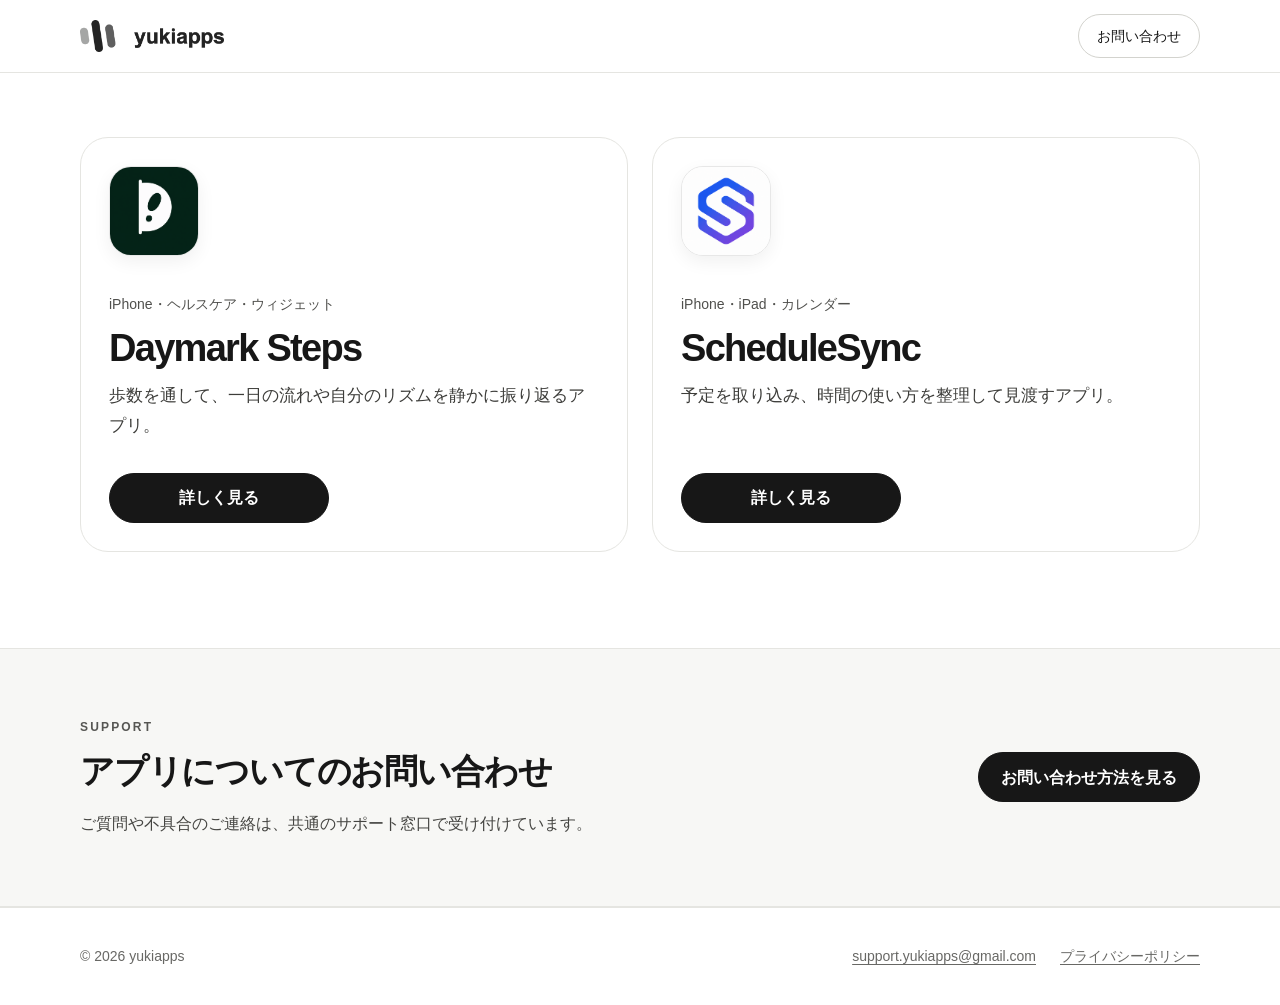
==== commit 1219b9f6: "Add files via upload" ====
--- a/index.html
+++ b/index.html
@@ -7,7 +7,7 @@
   <meta name="theme-color" content="#ffffff">
   <meta name="description" content="yukiappsが提供するアプリとサポート情報をご案内します。">
   <title>yukiapps</title>
-  <link rel="stylesheet" href="yukiapps-20260724-v10.css">
+  <link rel="stylesheet" href="yukiapps-20260724-v11.css">
 </head>
 <body>
   <a class="skip-link" href="#main">本文へ移動</a>
@@ -32,8 +32,7 @@
           <h2>Daymark Steps</h2>
           <p>歩数を通して、一日の流れや自分のリズムを静かに振り返るアプリ。</p>
           <div class="app-card-actions">
-            <a class="btn btn-primary" href="#" aria-disabled="true">App Storeで見る</a>
-            <a class="btn btn-secondary" href="daymark-steps.html">詳しく見る</a>
+            <a class="btn btn-primary" href="daymark-steps.html">詳しく見る</a>
           </div>
         </article>
 
@@ -43,8 +42,7 @@
           <h2>ScheduleSync</h2>
           <p>予定を取り込み、時間の使い方を整理して見渡すアプリ。</p>
           <div class="app-card-actions">
-            <a class="btn btn-primary" href="#" aria-disabled="true">App Storeで見る</a>
-            <a class="btn btn-secondary" href="schedule-sync.html">詳しく見る</a>
+            <a class="btn btn-primary" href="schedule-sync.html">詳しく見る</a>
           </div>
         </article>
       </div>
--- a/yukiapps-20260724-v11.css
+++ b/yukiapps-20260724-v11.css
@@ -0,0 +1,510 @@
+
+:root {
+  --ink: #171717;
+  --muted: #666663;
+  --soft: #f7f7f5;
+  --line: #e5e5e1;
+  --line-strong: #d3d3ce;
+  --page: #ffffff;
+  --max: 1120px;
+  --radius: 28px;
+  --daymark: #2d7255;
+  --daymark-soft: #f1f7f3;
+  --schedule: #315fdd;
+  --schedule-soft: #f3f5fc;
+}
+
+*,
+*::before,
+*::after { box-sizing: border-box; }
+
+html { scroll-behavior: smooth; }
+
+body {
+  margin: 0;
+  color: var(--ink);
+  background: var(--page);
+  font-family: -apple-system, BlinkMacSystemFont, "Helvetica Neue", "Hiragino Sans",
+    "Yu Gothic", "YuGothic", "Noto Sans JP", sans-serif;
+  font-size: 16px;
+  line-height: 1.75;
+  -webkit-font-smoothing: antialiased;
+}
+
+img { display: block; max-width: 100%; height: auto; }
+a { color: inherit; text-underline-offset: .18em; }
+h1, h2, h3, p { margin-top: 0; }
+figure { margin: 0; }
+
+.container {
+  width: min(var(--max), calc(100% - 48px));
+  margin-inline: auto;
+}
+
+.skip-link {
+  position: fixed;
+  top: 8px;
+  left: 8px;
+  z-index: 999;
+  padding: 10px 14px;
+  color: #fff;
+  background: #111;
+  border-radius: 10px;
+  transform: translateY(-160%);
+}
+.skip-link:focus { transform: translateY(0); }
+
+.visually-hidden {
+  position: absolute !important;
+  width: 1px !important;
+  height: 1px !important;
+  padding: 0 !important;
+  margin: -1px !important;
+  overflow: hidden !important;
+  clip: rect(0, 0, 0, 0) !important;
+  white-space: nowrap !important;
+  border: 0 !important;
+}
+
+.site-header {
+  border-bottom: 1px solid var(--line);
+  background: rgba(255,255,255,.96);
+}
+
+.header-inner {
+  min-height: 72px;
+  display: flex;
+  align-items: center;
+  justify-content: space-between;
+  gap: 20px;
+}
+
+.brand {
+  display: inline-flex;
+  align-items: center;
+  color: var(--ink);
+  text-decoration: none;
+  line-height: 0;
+}
+
+.brand-logo {
+  display: block;
+  width: auto;
+  height: 32px;
+  max-width: 145px;
+  object-fit: contain;
+}
+
+.site-nav { display: flex; align-items: center; gap: 10px; }
+.nav-contact {
+  display: inline-flex;
+  align-items: center;
+  justify-content: center;
+  min-height: 44px;
+  padding: 0 18px;
+  border: 1px solid var(--line-strong);
+  border-radius: 999px;
+  text-decoration: none;
+  font-size: 14px;
+  background: #fff;
+}
+.nav-contact:hover { border-color: #999; }
+
+.btn {
+  display: inline-flex;
+  min-height: 50px;
+  align-items: center;
+  justify-content: center;
+  padding: 0 22px;
+  border: 1px solid var(--ink);
+  border-radius: 999px;
+  font-weight: 700;
+  text-decoration: none;
+  line-height: 1.2;
+  transition: transform .18s ease, background .18s ease, color .18s ease;
+}
+.btn:hover { transform: translateY(-1px); }
+.btn-primary { color: #fff; background: var(--ink); }
+.btn-secondary { color: var(--ink); background: #fff; border-color: var(--line-strong); }
+
+.eyebrow {
+  margin-bottom: 12px;
+  color: #565653;
+  font-size: 12px;
+  font-weight: 800;
+  letter-spacing: .18em;
+  text-transform: uppercase;
+}
+.daymark-theme .accent-eyebrow { color: var(--daymark); }
+.schedule-theme .accent-eyebrow { color: var(--schedule); }
+
+.apps-section { padding: 64px 0 96px; }
+.app-grid {
+  display: grid;
+  grid-template-columns: repeat(2, minmax(0, 1fr));
+  gap: 24px;
+}
+.app-card {
+  min-width: 0;
+  display: flex;
+  flex-direction: column;
+  padding: 28px;
+  border: 1px solid var(--line);
+  border-radius: var(--radius);
+  background: #fff;
+}
+.app-card-icon {
+  width: 90px;
+  height: 90px;
+  margin-bottom: 36px;
+  border-radius: 22px;
+  object-fit: cover;
+}
+.app-meta {
+  margin-bottom: 10px;
+  color: #50504d;
+  font-size: 14px;
+}
+.app-card h2 {
+  margin-bottom: 12px;
+  font-size: clamp(28px, 3.4vw, 38px);
+  line-height: 1.12;
+  letter-spacing: -.045em;
+}
+.app-card > p:not(.app-meta) {
+  max-width: 34em;
+  margin-bottom: 32px;
+  color: #3d3d3a;
+  font-size: 17px;
+}
+.app-card-actions {
+  display: flex;
+  flex-wrap: wrap;
+  gap: 10px;
+  margin-top: auto;
+}
+.app-card-actions .btn { flex: 1 1 180px; }
+
+.contact-band {
+  padding: 68px 0;
+  border-top: 1px solid var(--line);
+  border-bottom: 1px solid var(--line);
+  background: var(--soft);
+}
+.contact-band-inner {
+  display: grid;
+  grid-template-columns: 1fr auto;
+  align-items: center;
+  gap: 40px;
+}
+.contact-band h2 {
+  margin-bottom: 18px;
+  font-size: clamp(24px, 3.2vw, 34px);
+  line-height: 1.25;
+  letter-spacing: -.035em;
+}
+.contact-band p:last-child { margin-bottom: 0; color: #454542; }
+
+.breadcrumbs {
+  display: flex;
+  gap: 9px;
+  align-items: center;
+  padding-top: 28px;
+  color: #6b6b68;
+  font-size: 13px;
+}
+.breadcrumbs a { color: inherit; }
+
+.app-hero { padding: 42px 0 88px; }
+.app-hero-grid {
+  display: grid;
+  grid-template-columns: minmax(0, .9fr) minmax(380px, 1.1fr);
+  align-items: center;
+  gap: clamp(44px, 7vw, 88px);
+}
+.app-title-lockup {
+  display: flex;
+  align-items: center;
+  gap: 18px;
+  margin-bottom: 30px;
+}
+.app-title-icon {
+  width: 92px;
+  height: 92px;
+  border-radius: 22px;
+  object-fit: cover;
+  flex: 0 0 auto;
+}
+.app-title-lockup h1 {
+  margin-bottom: 4px;
+  font-size: clamp(42px, 5.3vw, 66px);
+  line-height: 1;
+  letter-spacing: -.055em;
+}
+.app-title-lockup p { margin-bottom: 0; color: var(--muted); }
+.hero-copy {
+  max-width: 39em;
+  margin-bottom: 28px;
+  color: #3f3f3c;
+  font-size: clamp(17px, 1.8vw, 19px);
+  line-height: 1.85;
+}
+.hero-actions { display: flex; flex-wrap: wrap; gap: 10px; margin-bottom: 20px; }
+.hero-facts { display: flex; flex-wrap: wrap; gap: 8px; }
+.fact {
+  display: inline-flex;
+  align-items: center;
+  min-height: 34px;
+  padding: 0 13px;
+  border: 1px solid var(--line);
+  border-radius: 999px;
+  color: #595956;
+  font-size: 13px;
+}
+.hero-visual {
+  padding: 18px;
+  border: 1px solid var(--line);
+  border-radius: 32px;
+  background: var(--soft);
+}
+.hero-visual img {
+  width: 100%;
+  max-height: 720px;
+  border-radius: 23px;
+  object-fit: contain;
+}
+
+.concept-strip {
+  padding: 74px 0;
+  border-top: 1px solid var(--line);
+  border-bottom: 1px solid var(--line);
+  background: var(--soft);
+}
+.concept-grid {
+  display: grid;
+  grid-template-columns: minmax(0, .92fr) minmax(0, 1.08fr);
+  gap: clamp(42px, 8vw, 100px);
+  align-items: start;
+}
+.concept-grid h2,
+.story-copy h2 {
+  margin-bottom: 0;
+  font-size: clamp(30px, 4vw, 44px);
+  line-height: 1.22;
+  letter-spacing: -.045em;
+}
+.concept-grid > p {
+  margin: 0;
+  color: #444441;
+  font-size: 17px;
+  line-height: 1.9;
+}
+
+.visual-story { padding: 96px 0; }
+.visual-story-soft {
+  border-top: 1px solid var(--line);
+  border-bottom: 1px solid var(--line);
+  background: var(--soft);
+}
+.story-grid {
+  display: grid;
+  grid-template-columns: minmax(0, .82fr) minmax(420px, 1.18fr);
+  align-items: center;
+  gap: clamp(46px, 8vw, 100px);
+}
+.story-grid-reverse .story-copy { order: 2; }
+.story-grid-reverse .visual-frame { order: 1; }
+.story-copy h2 { margin-bottom: 22px; }
+.story-copy > p:last-child {
+  margin-bottom: 0;
+  color: #454542;
+  font-size: 17px;
+  line-height: 1.9;
+}
+.visual-frame {
+  padding: 18px;
+  overflow: hidden;
+  border: 1px solid var(--line);
+  border-radius: 32px;
+  background: #fff;
+}
+.daymark-theme .visual-frame { background: var(--daymark-soft); }
+.schedule-theme .visual-frame { background: var(--schedule-soft); }
+.visual-frame img {
+  width: 100%;
+  border-radius: 23px;
+  object-fit: contain;
+}
+.widget-frame img { background: #fff; }
+.screen-detail-frame img { max-height: 760px; }
+
+.info-section { padding: 86px 0; }
+.info-grid {
+  display: grid;
+  grid-template-columns: repeat(3, minmax(0, 1fr));
+  gap: 18px;
+}
+.info-card,
+.policy-card,
+.faq-item,
+.support-box,
+.mail-card {
+  padding: 26px;
+  border: 1px solid var(--line);
+  border-radius: 22px;
+  background: #fff;
+}
+.info-card h3 {
+  margin-bottom: 10px;
+  font-size: 22px;
+  line-height: 1.25;
+}
+.info-card p:last-child { margin-bottom: 0; color: #50504d; }
+
+.simple-page { padding: 68px 0 96px; }
+.simple-page > .container { max-width: 860px; }
+.simple-page h1 {
+  margin-bottom: 24px;
+  font-size: clamp(34px, 5vw, 52px);
+  line-height: 1.15;
+  letter-spacing: -.045em;
+}
+.prose { color: #30302e; }
+.prose .lead { font-size: 18px; }
+.prose h2 {
+  margin-top: 48px;
+  margin-bottom: 16px;
+  font-size: clamp(24px, 3.5vw, 30px);
+  line-height: 1.35;
+  letter-spacing: -.025em;
+}
+.prose p { margin-bottom: 20px; }
+.prose li { margin-bottom: 5px; }
+.meta { color: var(--muted); font-size: 14px; }
+.mail-card { margin: 28px 0 52px; background: var(--soft); }
+.mail-card p { margin: 0; font-weight: 700; }
+.policy-list,
+.faq-list { display: grid; gap: 18px; margin-top: 30px; }
+.policy-card h2 { margin-top: 0; margin-bottom: 12px; font-size: 26px; }
+.policy-card p:last-of-type { color: #4f4f4c; }
+.page-actions { display: flex; flex-wrap: wrap; gap: 10px; margin-top: 22px; }
+.faq-item h2 { margin: 0 0 10px; font-size: 22px; }
+.faq-item p { margin: 0; color: #4d4d4a; }
+.support-box { margin-top: 32px; background: var(--soft); }
+.support-box h2 { margin-top: 0; }
+
+.site-footer {
+  padding: 36px 0;
+  border-top: 1px solid var(--line);
+}
+.footer-inner {
+  display: flex;
+  align-items: center;
+  justify-content: space-between;
+  gap: 24px;
+  color: #686865;
+  font-size: 14px;
+}
+.footer-links { display: flex; flex-wrap: wrap; gap: 24px; }
+
+@media (max-width: 820px) {
+  .container { width: min(100% - 36px, var(--max)); }
+  .header-inner { min-height: 68px; }
+  .brand-logo {
+    height: 29px;
+    max-width: 132px;
+  }
+  .nav-contact { min-height: 42px; padding-inline: 15px; }
+
+  .apps-section { padding: 52px 0 72px; }
+  .app-grid,
+  .contact-band-inner,
+  .app-hero-grid,
+  .concept-grid,
+  .story-grid,
+  .info-grid {
+    grid-template-columns: 1fr;
+  }
+  .app-card { padding: 26px; }
+  .app-card-icon { width: 82px; height: 82px; margin-bottom: 30px; }
+  .app-card > p:not(.app-meta) { font-size: 16px; }
+
+  .contact-band { padding: 58px 0; }
+  .contact-band-inner { gap: 28px; }
+  .contact-band h2 {
+    font-size: clamp(20px, 5.3vw, 26px);
+    white-space: nowrap;
+  }
+  .contact-band .btn { width: 100%; }
+
+  .breadcrumbs { padding-top: 22px; }
+  .app-hero { padding: 32px 0 66px; }
+  .app-hero-grid { gap: 38px; }
+  .app-title-icon { width: 74px; height: 74px; border-radius: 18px; }
+  .app-title-lockup { gap: 14px; margin-bottom: 24px; }
+  .app-title-lockup h1 { font-size: clamp(34px, 10vw, 46px); }
+  .hero-visual { padding: 12px; border-radius: 24px; }
+  .hero-visual img { border-radius: 17px; max-height: none; }
+
+  .concept-strip { padding: 58px 0; }
+  .concept-grid { gap: 24px; }
+  .concept-grid h2,
+  .story-copy h2 { font-size: clamp(27px, 7.5vw, 36px); }
+
+  .visual-story { padding: 70px 0; }
+  .story-grid { gap: 34px; }
+  .story-grid-reverse .story-copy,
+  .story-grid-reverse .visual-frame { order: initial; }
+  .visual-frame { padding: 12px; border-radius: 24px; }
+  .visual-frame img { border-radius: 17px; }
+  .screen-detail-frame img { max-height: none; }
+
+  .info-section { padding: 64px 0; }
+  .simple-page { padding: 52px 0 74px; }
+  .footer-inner { flex-direction: column; align-items: flex-start; }
+}
+
+@media (max-width: 390px) {
+  .container { width: calc(100% - 30px); }
+  .brand-logo {
+    height: 27px;
+    max-width: 122px;
+  }
+  .nav-contact { padding-inline: 13px; font-size: 13px; }
+  .app-card { padding: 23px; }
+  .app-card-actions { flex-direction: column; }
+  .app-card-actions .btn { flex-basis: auto; width: 100%; }
+  .contact-band h2 { font-size: 19px; }
+  .hero-actions .btn { width: 100%; }
+  .app-title-lockup h1 { font-size: 32px; }
+}
+
+@media print {
+  .site-header,
+  .site-footer,
+  .skip-link { display: none !important; }
+  img { visibility: visible !important; opacity: 1 !important; }
+  .visual-frame,
+  .hero-visual,
+  .info-card,
+  .policy-card,
+  .faq-item { break-inside: avoid; page-break-inside: avoid; }
+}
+
+
+/* v9: improve visibility of light app icons */
+.app-card-icon,
+.app-title-icon {
+  border: 1px solid #e7e7e7;
+  box-shadow: 0 6px 18px rgba(0, 0, 0, 0.06);
+}
+
+
+/* v11 prelaunch: one clear action while App Store links are not yet public */
+.app-card-actions:has(.btn:only-child) .btn {
+  flex: 0 1 220px;
+}
+
+.hero-actions .btn:only-child {
+  min-width: 180px;
+}
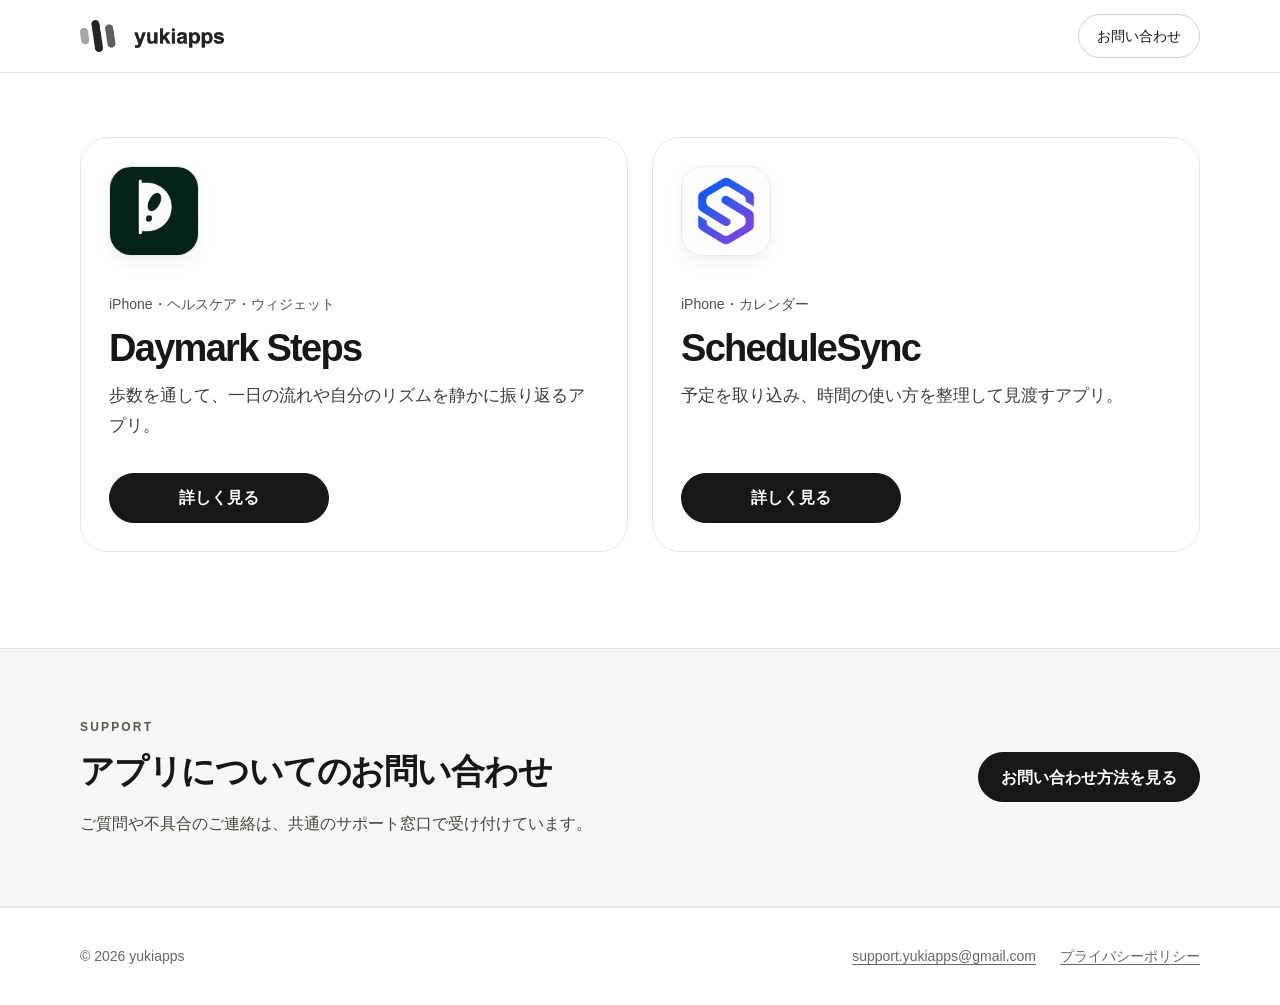
==== commit cc291aae: "Add files via upload" ====
--- a/index.html
+++ b/index.html
@@ -7,7 +7,7 @@
   <meta name="theme-color" content="#ffffff">
   <meta name="description" content="yukiappsが提供するアプリとサポート情報をご案内します。">
   <title>yukiapps</title>
-  <link rel="stylesheet" href="yukiapps-20260724-v11.css">
+  <link rel="stylesheet" href="yukiapps-20260724-v12.css">
 </head>
 <body>
   <a class="skip-link" href="#main">本文へ移動</a>
@@ -27,9 +27,11 @@
     <section id="apps" class="apps-section" aria-label="アプリラインナップ">
       <div class="container app-grid">
         <article class="app-card">
-          <img class="app-card-icon" src="daymark-icon.png" width="1881" height="1881" alt="Daymark Stepsのアプリアイコン">
+          <a class="app-card-icon-link" href="daymark-steps.html" aria-label="Daymark Stepsの詳細を見る">
+            <img class="app-card-icon" src="daymark-icon.png" width="1881" height="1881" alt="Daymark Stepsのアプリアイコン">
+          </a>
           <p class="app-meta">iPhone・ヘルスケア・ウィジェット</p>
-          <h2>Daymark Steps</h2>
+          <h2><a class="app-card-title-link" href="daymark-steps.html">Daymark Steps</a></h2>
           <p>歩数を通して、一日の流れや自分のリズムを静かに振り返るアプリ。</p>
           <div class="app-card-actions">
             <a class="btn btn-primary" href="daymark-steps.html">詳しく見る</a>
@@ -37,9 +39,11 @@
         </article>
 
         <article class="app-card">
-          <img class="app-card-icon" src="schedule-icon.png" width="1880" height="1880" alt="ScheduleSyncのアプリアイコン">
-          <p class="app-meta">iPhone・iPad・カレンダー</p>
-          <h2>ScheduleSync</h2>
+          <a class="app-card-icon-link" href="schedule-sync.html" aria-label="ScheduleSyncの詳細を見る">
+            <img class="app-card-icon" src="schedule-icon.png" width="1880" height="1880" alt="ScheduleSyncのアプリアイコン">
+          </a>
+          <p class="app-meta">iPhone・カレンダー</p>
+          <h2><a class="app-card-title-link" href="schedule-sync.html">ScheduleSync</a></h2>
           <p>予定を取り込み、時間の使い方を整理して見渡すアプリ。</p>
           <div class="app-card-actions">
             <a class="btn btn-primary" href="schedule-sync.html">詳しく見る</a>
--- a/yukiapps-20260724-v12.css
+++ b/yukiapps-20260724-v12.css
@@ -0,0 +1,572 @@
+
+:root {
+  --ink: #171717;
+  --muted: #666663;
+  --soft: #f7f7f5;
+  --line: #e5e5e1;
+  --line-strong: #d3d3ce;
+  --page: #ffffff;
+  --max: 1120px;
+  --radius: 28px;
+  --daymark: #2d7255;
+  --daymark-soft: #f1f7f3;
+  --schedule: #315fdd;
+  --schedule-soft: #f3f5fc;
+}
+
+*,
+*::before,
+*::after { box-sizing: border-box; }
+
+html { scroll-behavior: smooth; }
+
+body {
+  margin: 0;
+  color: var(--ink);
+  background: var(--page);
+  font-family: -apple-system, BlinkMacSystemFont, "Helvetica Neue", "Hiragino Sans",
+    "Yu Gothic", "YuGothic", "Noto Sans JP", sans-serif;
+  font-size: 16px;
+  line-height: 1.75;
+  -webkit-font-smoothing: antialiased;
+}
+
+img { display: block; max-width: 100%; height: auto; }
+a { color: inherit; text-underline-offset: .18em; }
+h1, h2, h3, p { margin-top: 0; }
+figure { margin: 0; }
+
+.container {
+  width: min(var(--max), calc(100% - 48px));
+  margin-inline: auto;
+}
+
+.skip-link {
+  position: fixed;
+  top: 8px;
+  left: 8px;
+  z-index: 999;
+  padding: 10px 14px;
+  color: #fff;
+  background: #111;
+  border-radius: 10px;
+  transform: translateY(-160%);
+}
+.skip-link:focus { transform: translateY(0); }
+
+.visually-hidden {
+  position: absolute !important;
+  width: 1px !important;
+  height: 1px !important;
+  padding: 0 !important;
+  margin: -1px !important;
+  overflow: hidden !important;
+  clip: rect(0, 0, 0, 0) !important;
+  white-space: nowrap !important;
+  border: 0 !important;
+}
+
+.site-header {
+  border-bottom: 1px solid var(--line);
+  background: rgba(255,255,255,.96);
+}
+
+.header-inner {
+  min-height: 72px;
+  display: flex;
+  align-items: center;
+  justify-content: space-between;
+  gap: 20px;
+}
+
+.brand {
+  display: inline-flex;
+  align-items: center;
+  color: var(--ink);
+  text-decoration: none;
+  line-height: 0;
+}
+
+.brand-logo {
+  display: block;
+  width: auto;
+  height: 32px;
+  max-width: 145px;
+  object-fit: contain;
+}
+
+.site-nav { display: flex; align-items: center; gap: 10px; }
+.nav-contact {
+  display: inline-flex;
+  align-items: center;
+  justify-content: center;
+  min-height: 44px;
+  padding: 0 18px;
+  border: 1px solid var(--line-strong);
+  border-radius: 999px;
+  text-decoration: none;
+  font-size: 14px;
+  background: #fff;
+}
+.nav-contact:hover { border-color: #999; }
+
+.btn {
+  display: inline-flex;
+  min-height: 50px;
+  align-items: center;
+  justify-content: center;
+  padding: 0 22px;
+  border: 1px solid var(--ink);
+  border-radius: 999px;
+  font-weight: 700;
+  text-decoration: none;
+  line-height: 1.2;
+  transition: transform .18s ease, background .18s ease, color .18s ease;
+}
+.btn:hover { transform: translateY(-1px); }
+.btn-primary { color: #fff; background: var(--ink); }
+.btn-secondary { color: var(--ink); background: #fff; border-color: var(--line-strong); }
+
+.eyebrow {
+  margin-bottom: 12px;
+  color: #565653;
+  font-size: 12px;
+  font-weight: 800;
+  letter-spacing: .18em;
+  text-transform: uppercase;
+}
+.daymark-theme .accent-eyebrow { color: var(--daymark); }
+.schedule-theme .accent-eyebrow { color: var(--schedule); }
+
+.apps-section { padding: 64px 0 96px; }
+.app-grid {
+  display: grid;
+  grid-template-columns: repeat(2, minmax(0, 1fr));
+  gap: 24px;
+}
+.app-card {
+  min-width: 0;
+  display: flex;
+  flex-direction: column;
+  padding: 28px;
+  border: 1px solid var(--line);
+  border-radius: var(--radius);
+  background: #fff;
+}
+.app-card-icon-link {
+  display: block;
+  width: fit-content;
+  margin-bottom: 36px;
+  border-radius: 22px;
+  line-height: 0;
+}
+
+.app-card-icon {
+  width: 90px;
+  height: 90px;
+  margin-bottom: 0;
+  border-radius: 22px;
+  object-fit: cover;
+  transition: transform .18s ease, filter .18s ease, box-shadow .18s ease;
+}
+
+.app-card-icon-link:hover .app-card-icon {
+  transform: scale(1.035);
+  filter: brightness(1.025);
+}
+
+.app-card-icon-link:focus-visible {
+  outline: 3px solid rgba(49, 95, 221, .32);
+  outline-offset: 5px;
+}
+.app-meta {
+  margin-bottom: 10px;
+  color: #50504d;
+  font-size: 14px;
+}
+.app-card h2 {
+  margin-bottom: 12px;
+  font-size: clamp(28px, 3.4vw, 38px);
+  line-height: 1.12;
+  letter-spacing: -.045em;
+}
+
+.app-card-title-link {
+  color: inherit;
+  text-decoration: none;
+}
+
+.app-card-title-link:hover {
+  text-decoration: underline;
+  text-decoration-thickness: .07em;
+}
+
+.app-card-title-link:focus-visible {
+  border-radius: 5px;
+  outline: 3px solid rgba(49, 95, 221, .32);
+  outline-offset: 4px;
+}
+.app-card > p:not(.app-meta) {
+  max-width: 34em;
+  margin-bottom: 32px;
+  color: #3d3d3a;
+  font-size: 17px;
+}
+.app-card-actions {
+  display: flex;
+  flex-wrap: wrap;
+  gap: 10px;
+  margin-top: auto;
+}
+.app-card-actions .btn { flex: 1 1 180px; }
+
+.contact-band {
+  padding: 68px 0;
+  border-top: 1px solid var(--line);
+  border-bottom: 1px solid var(--line);
+  background: var(--soft);
+}
+.contact-band-inner {
+  display: grid;
+  grid-template-columns: 1fr auto;
+  align-items: center;
+  gap: 40px;
+}
+.contact-band h2 {
+  margin-bottom: 18px;
+  font-size: clamp(24px, 3.2vw, 34px);
+  line-height: 1.25;
+  letter-spacing: -.035em;
+}
+.contact-band p:last-child { margin-bottom: 0; color: #454542; }
+
+.breadcrumbs {
+  display: flex;
+  gap: 9px;
+  align-items: center;
+  padding-top: 28px;
+  color: #6b6b68;
+  font-size: 13px;
+}
+.breadcrumbs a { color: inherit; }
+
+.app-hero { padding: 42px 0 88px; }
+.app-hero-grid {
+  display: grid;
+  grid-template-columns: minmax(0, .9fr) minmax(380px, 1.1fr);
+  align-items: center;
+  gap: clamp(44px, 7vw, 88px);
+}
+.app-title-lockup {
+  display: flex;
+  align-items: center;
+  gap: 18px;
+  margin-bottom: 30px;
+}
+.app-title-icon {
+  width: 92px;
+  height: 92px;
+  border-radius: 22px;
+  object-fit: cover;
+  flex: 0 0 auto;
+}
+.app-title-lockup h1 {
+  margin-bottom: 4px;
+  font-size: clamp(42px, 5.3vw, 66px);
+  line-height: 1;
+  letter-spacing: -.055em;
+}
+.app-title-lockup p { margin-bottom: 0; color: var(--muted); }
+.hero-copy {
+  max-width: 39em;
+  margin-bottom: 28px;
+  color: #3f3f3c;
+  font-size: clamp(17px, 1.8vw, 19px);
+  line-height: 1.85;
+}
+.hero-actions { display: flex; flex-wrap: wrap; gap: 10px; margin-bottom: 20px; }
+.hero-facts { display: flex; flex-wrap: wrap; gap: 8px; }
+.fact {
+  display: inline-flex;
+  align-items: center;
+  min-height: 34px;
+  padding: 0 13px;
+  border: 1px solid var(--line);
+  border-radius: 999px;
+  color: #595956;
+  font-size: 13px;
+}
+.hero-visual {
+  padding: 18px;
+  border: 1px solid var(--line);
+  border-radius: 32px;
+  background: var(--soft);
+}
+.hero-visual img {
+  width: 100%;
+  max-height: 720px;
+  border-radius: 23px;
+  object-fit: contain;
+}
+
+.concept-strip {
+  padding: 74px 0;
+  border-top: 1px solid var(--line);
+  border-bottom: 1px solid var(--line);
+  background: var(--soft);
+}
+.concept-grid {
+  display: grid;
+  grid-template-columns: minmax(0, .92fr) minmax(0, 1.08fr);
+  gap: clamp(42px, 8vw, 100px);
+  align-items: start;
+}
+.concept-grid h2,
+.story-copy h2 {
+  margin-bottom: 0;
+  font-size: clamp(30px, 4vw, 44px);
+  line-height: 1.22;
+  letter-spacing: -.045em;
+}
+.concept-grid > p {
+  margin: 0;
+  color: #444441;
+  font-size: 17px;
+  line-height: 1.9;
+}
+
+.visual-story { padding: 96px 0; }
+.visual-story-soft {
+  border-top: 1px solid var(--line);
+  border-bottom: 1px solid var(--line);
+  background: var(--soft);
+}
+.story-grid {
+  display: grid;
+  grid-template-columns: minmax(0, .82fr) minmax(420px, 1.18fr);
+  align-items: center;
+  gap: clamp(46px, 8vw, 100px);
+}
+.story-grid-reverse .story-copy { order: 2; }
+.story-grid-reverse .visual-frame { order: 1; }
+.story-copy h2 { margin-bottom: 22px; }
+
+.feature-title {
+  min-height: calc(1.34em * 2);
+  font-size: clamp(28px, 3.3vw, 36px);
+  line-height: 1.34;
+  text-wrap: balance;
+}
+
+.feature-title span {
+  display: block;
+  white-space: nowrap;
+}
+.story-copy > p:last-child {
+  margin-bottom: 0;
+  color: #454542;
+  font-size: 17px;
+  line-height: 1.9;
+}
+.visual-frame {
+  padding: 18px;
+  overflow: hidden;
+  border: 1px solid var(--line);
+  border-radius: 32px;
+  background: #fff;
+}
+.daymark-theme .visual-frame { background: var(--daymark-soft); }
+.schedule-theme .visual-frame { background: var(--schedule-soft); }
+.visual-frame img {
+  width: 100%;
+  border-radius: 23px;
+  object-fit: contain;
+}
+.widget-frame img { background: #fff; }
+.screen-detail-frame img { max-height: 760px; }
+
+.info-section { padding: 86px 0; }
+.info-grid {
+  display: grid;
+  grid-template-columns: repeat(3, minmax(0, 1fr));
+  gap: 18px;
+}
+.info-card,
+.policy-card,
+.faq-item,
+.support-box,
+.mail-card {
+  padding: 26px;
+  border: 1px solid var(--line);
+  border-radius: 22px;
+  background: #fff;
+}
+.info-card h3 {
+  margin-bottom: 10px;
+  font-size: 22px;
+  line-height: 1.25;
+}
+.info-card p:last-child { margin-bottom: 0; color: #50504d; }
+
+.simple-page { padding: 68px 0 96px; }
+.simple-page > .container { max-width: 860px; }
+.simple-page h1 {
+  margin-bottom: 24px;
+  font-size: clamp(34px, 5vw, 52px);
+  line-height: 1.15;
+  letter-spacing: -.045em;
+}
+.prose { color: #30302e; }
+.prose .lead { font-size: 18px; }
+.prose h2 {
+  margin-top: 48px;
+  margin-bottom: 16px;
+  font-size: clamp(24px, 3.5vw, 30px);
+  line-height: 1.35;
+  letter-spacing: -.025em;
+}
+.prose p { margin-bottom: 20px; }
+.prose li { margin-bottom: 5px; }
+.meta { color: var(--muted); font-size: 14px; }
+.mail-card { margin: 28px 0 52px; background: var(--soft); }
+.mail-card p { margin: 0; font-weight: 700; }
+.policy-list,
+.faq-list { display: grid; gap: 18px; margin-top: 30px; }
+.policy-card h2 { margin-top: 0; margin-bottom: 12px; font-size: 26px; }
+.policy-card p:last-of-type { color: #4f4f4c; }
+.page-actions { display: flex; flex-wrap: wrap; gap: 10px; margin-top: 22px; }
+.faq-item h2 { margin: 0 0 10px; font-size: 22px; }
+.faq-item p { margin: 0; color: #4d4d4a; }
+.support-box { margin-top: 32px; background: var(--soft); }
+.support-box h2 { margin-top: 0; }
+
+.site-footer {
+  padding: 36px 0;
+  border-top: 1px solid var(--line);
+}
+.footer-inner {
+  display: flex;
+  align-items: center;
+  justify-content: space-between;
+  gap: 24px;
+  color: #686865;
+  font-size: 14px;
+}
+.footer-links { display: flex; flex-wrap: wrap; gap: 24px; }
+
+@media (max-width: 820px) {
+  .container { width: min(100% - 36px, var(--max)); }
+  .header-inner { min-height: 68px; }
+  .brand-logo {
+    height: 29px;
+    max-width: 132px;
+  }
+  .nav-contact { min-height: 42px; padding-inline: 15px; }
+
+  .apps-section { padding: 52px 0 72px; }
+  .app-grid,
+  .contact-band-inner,
+  .app-hero-grid,
+  .concept-grid,
+  .story-grid,
+  .info-grid {
+    grid-template-columns: 1fr;
+  }
+  .app-card { padding: 26px; }
+  .app-card-icon-link { margin-bottom: 30px; }
+  .app-card-icon { width: 82px; height: 82px; }
+  .app-card > p:not(.app-meta) { font-size: 16px; }
+
+  .contact-band { padding: 58px 0; }
+  .contact-band-inner { gap: 28px; }
+  .contact-band h2 {
+    font-size: clamp(20px, 5.3vw, 26px);
+    white-space: nowrap;
+  }
+  .contact-band .btn { width: 100%; }
+
+  .breadcrumbs { padding-top: 22px; }
+  .app-hero { padding: 32px 0 66px; }
+  .app-hero-grid { gap: 38px; }
+  .app-title-icon { width: 74px; height: 74px; border-radius: 18px; }
+  .app-title-lockup { gap: 14px; margin-bottom: 24px; }
+  .app-title-lockup h1 { font-size: clamp(34px, 10vw, 46px); }
+  .hero-visual { padding: 12px; border-radius: 24px; }
+  .hero-visual img { border-radius: 17px; max-height: none; }
+
+  .concept-strip { padding: 58px 0; }
+  .concept-grid { gap: 24px; }
+  .concept-grid h2,
+  .story-copy h2 { font-size: clamp(27px, 7.5vw, 36px); }
+
+  .feature-title {
+    min-height: calc(1.4em * 2);
+    font-size: clamp(24px, 6.6vw, 31px);
+    line-height: 1.4;
+  }
+
+  .visual-story { padding: 70px 0; }
+  .story-grid { gap: 34px; }
+  .story-grid-reverse .story-copy,
+  .story-grid-reverse .visual-frame { order: initial; }
+  .visual-frame { padding: 12px; border-radius: 24px; }
+  .visual-frame img { border-radius: 17px; }
+  .screen-detail-frame img { max-height: none; }
+
+  .info-section { padding: 64px 0; }
+  .simple-page { padding: 52px 0 74px; }
+  .footer-inner { flex-direction: column; align-items: flex-start; }
+}
+
+@media (max-width: 390px) {
+  .container { width: calc(100% - 30px); }
+  .brand-logo {
+    height: 27px;
+    max-width: 122px;
+  }
+  .nav-contact { padding-inline: 13px; font-size: 13px; }
+  .app-card { padding: 23px; }
+  .app-card-actions { flex-direction: column; }
+  .app-card-actions .btn { flex-basis: auto; width: 100%; }
+  .contact-band h2 { font-size: 19px; }
+  .hero-actions .btn { width: 100%; }
+  .app-title-lockup h1 { font-size: 32px; }
+}
+
+@media print {
+  .site-header,
+  .site-footer,
+  .skip-link { display: none !important; }
+  img { visibility: visible !important; opacity: 1 !important; }
+  .visual-frame,
+  .hero-visual,
+  .info-card,
+  .policy-card,
+  .faq-item { break-inside: avoid; page-break-inside: avoid; }
+}
+
+
+/* v9: improve visibility of light app icons */
+.app-card-icon,
+.app-title-icon {
+  border: 1px solid #e7e7e7;
+  box-shadow: 0 6px 18px rgba(0, 0, 0, 0.06);
+}
+
+
+/* v11 prelaunch: one clear action while App Store links are not yet public */
+.app-card-actions:has(.btn:only-child) .btn {
+  flex: 0 1 220px;
+}
+
+.hero-actions .btn:only-child {
+  min-width: 180px;
+}
+
+
+/* v12: prevent forced feature-title lines from overflowing on very narrow screens */
+@media (max-width: 350px) {
+  .feature-title span {
+    white-space: normal;
+  }
+}
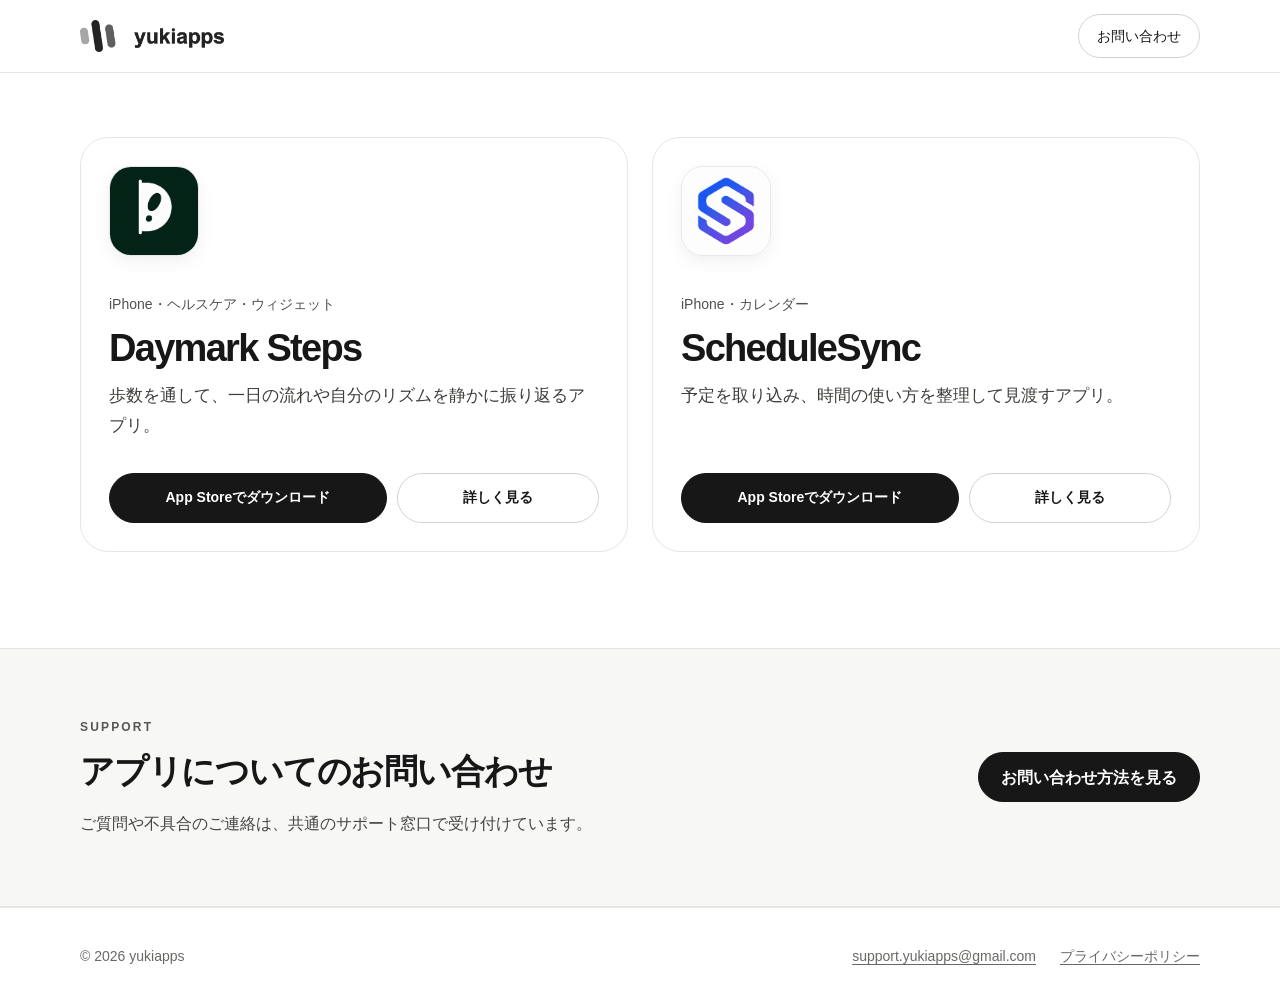
==== commit 48fac600: "Add files via upload" ====
--- a/index.html
+++ b/index.html
@@ -7,7 +7,7 @@
   <meta name="theme-color" content="#ffffff">
   <meta name="description" content="yukiappsが提供するアプリとサポート情報をご案内します。">
   <title>yukiapps</title>
-  <link rel="stylesheet" href="yukiapps-20260724-v12.css">
+  <link rel="stylesheet" href="yukiapps-20260724-v15.css">
 </head>
 <body>
   <a class="skip-link" href="#main">本文へ移動</a>
@@ -34,7 +34,8 @@
           <h2><a class="app-card-title-link" href="daymark-steps.html">Daymark Steps</a></h2>
           <p>歩数を通して、一日の流れや自分のリズムを静かに振り返るアプリ。</p>
           <div class="app-card-actions">
-            <a class="btn btn-primary" href="daymark-steps.html">詳しく見る</a>
+            <a class="btn btn-primary" href="https://apps.apple.com/jp/app/id6794374330" target="_blank" rel="noopener noreferrer" aria-label="Daymark StepsをApp Storeでダウンロード">App Storeでダウンロード</a>
+            <a class="btn btn-secondary" href="daymark-steps.html">詳しく見る</a>
           </div>
         </article>
 
@@ -46,7 +47,8 @@
           <h2><a class="app-card-title-link" href="schedule-sync.html">ScheduleSync</a></h2>
           <p>予定を取り込み、時間の使い方を整理して見渡すアプリ。</p>
           <div class="app-card-actions">
-            <a class="btn btn-primary" href="schedule-sync.html">詳しく見る</a>
+            <a class="btn btn-primary" href="https://apps.apple.com/jp/app/id6794629833" target="_blank" rel="noopener noreferrer" aria-label="ScheduleSyncをApp Storeでダウンロード">App Storeでダウンロード</a>
+            <a class="btn btn-secondary" href="schedule-sync.html">詳しく見る</a>
           </div>
         </article>
       </div>
--- a/yukiapps-20260724-v15.css
+++ b/yukiapps-20260724-v15.css
@@ -0,0 +1,651 @@
+
+:root {
+  --ink: #171717;
+  --muted: #666663;
+  --soft: #f7f7f5;
+  --line: #e5e5e1;
+  --line-strong: #d3d3ce;
+  --page: #ffffff;
+  --max: 1120px;
+  --radius: 28px;
+  --daymark: #2d7255;
+  --daymark-soft: #f1f7f3;
+  --schedule: #315fdd;
+  --schedule-soft: #f3f5fc;
+}
+
+*,
+*::before,
+*::after { box-sizing: border-box; }
+
+html { scroll-behavior: smooth; }
+
+body {
+  margin: 0;
+  color: var(--ink);
+  background: var(--page);
+  font-family: -apple-system, BlinkMacSystemFont, "Helvetica Neue", "Hiragino Sans",
+    "Yu Gothic", "YuGothic", "Noto Sans JP", sans-serif;
+  font-size: 16px;
+  line-height: 1.75;
+  -webkit-font-smoothing: antialiased;
+}
+
+img { display: block; max-width: 100%; height: auto; }
+a { color: inherit; text-underline-offset: .18em; }
+h1, h2, h3, p { margin-top: 0; }
+figure { margin: 0; }
+
+.container {
+  width: min(var(--max), calc(100% - 48px));
+  margin-inline: auto;
+}
+
+.skip-link {
+  position: fixed;
+  top: 8px;
+  left: 8px;
+  z-index: 999;
+  padding: 10px 14px;
+  color: #fff;
+  background: #111;
+  border-radius: 10px;
+  transform: translateY(-160%);
+}
+.skip-link:focus { transform: translateY(0); }
+
+.visually-hidden {
+  position: absolute !important;
+  width: 1px !important;
+  height: 1px !important;
+  padding: 0 !important;
+  margin: -1px !important;
+  overflow: hidden !important;
+  clip: rect(0, 0, 0, 0) !important;
+  white-space: nowrap !important;
+  border: 0 !important;
+}
+
+.site-header {
+  border-bottom: 1px solid var(--line);
+  background: rgba(255,255,255,.96);
+}
+
+.header-inner {
+  min-height: 72px;
+  display: flex;
+  align-items: center;
+  justify-content: space-between;
+  gap: 20px;
+}
+
+.brand {
+  display: inline-flex;
+  align-items: center;
+  color: var(--ink);
+  text-decoration: none;
+  line-height: 0;
+}
+
+.brand-logo {
+  display: block;
+  width: auto;
+  height: 32px;
+  max-width: 145px;
+  object-fit: contain;
+}
+
+.site-nav { display: flex; align-items: center; gap: 10px; }
+.nav-contact {
+  display: inline-flex;
+  align-items: center;
+  justify-content: center;
+  min-height: 44px;
+  padding: 0 18px;
+  border: 1px solid var(--line-strong);
+  border-radius: 999px;
+  text-decoration: none;
+  font-size: 14px;
+  background: #fff;
+}
+.nav-contact:hover { border-color: #999; }
+
+.btn {
+  display: inline-flex;
+  min-height: 50px;
+  align-items: center;
+  justify-content: center;
+  padding: 0 22px;
+  border: 1px solid var(--ink);
+  border-radius: 999px;
+  font-weight: 700;
+  text-decoration: none;
+  line-height: 1.2;
+  transition: transform .18s ease, background .18s ease, color .18s ease;
+}
+.btn:hover { transform: translateY(-1px); }
+.btn:focus-visible {
+  outline: 3px solid #315fdd;
+  outline-offset: 3px;
+}
+.btn-primary { color: #fff; background: var(--ink); }
+.btn-secondary { color: var(--ink); background: #fff; border-color: var(--line-strong); }
+
+.eyebrow {
+  margin-bottom: 12px;
+  color: #565653;
+  font-size: 12px;
+  font-weight: 800;
+  letter-spacing: .18em;
+  text-transform: uppercase;
+}
+.daymark-theme .accent-eyebrow { color: var(--daymark); }
+.schedule-theme .accent-eyebrow { color: var(--schedule); }
+
+.apps-section { padding: 64px 0 96px; }
+.app-grid {
+  display: grid;
+  grid-template-columns: repeat(2, minmax(0, 1fr));
+  gap: 24px;
+}
+.app-card {
+  min-width: 0;
+  display: flex;
+  flex-direction: column;
+  padding: 28px;
+  border: 1px solid var(--line);
+  border-radius: var(--radius);
+  background: #fff;
+}
+.app-card-icon-link {
+  display: block;
+  width: fit-content;
+  margin-bottom: 36px;
+  border-radius: 22px;
+  line-height: 0;
+}
+
+.app-card-icon {
+  width: 90px;
+  height: 90px;
+  margin-bottom: 0;
+  border-radius: 22px;
+  object-fit: cover;
+  transition: transform .18s ease, filter .18s ease, box-shadow .18s ease;
+}
+
+.app-card-icon-link:hover .app-card-icon {
+  transform: scale(1.035);
+  filter: brightness(1.025);
+}
+
+.app-card-icon-link:focus-visible {
+  outline: 3px solid rgba(49, 95, 221, .32);
+  outline-offset: 5px;
+}
+.app-meta {
+  margin-bottom: 10px;
+  color: #50504d;
+  font-size: 14px;
+}
+.app-card h2 {
+  margin-bottom: 12px;
+  font-size: clamp(28px, 3.4vw, 38px);
+  line-height: 1.12;
+  letter-spacing: -.045em;
+}
+
+.app-card-title-link {
+  color: inherit;
+  text-decoration: none;
+}
+
+.app-card-title-link:hover {
+  text-decoration: underline;
+  text-decoration-thickness: .07em;
+}
+
+.app-card-title-link:focus-visible {
+  border-radius: 5px;
+  outline: 3px solid rgba(49, 95, 221, .32);
+  outline-offset: 4px;
+}
+.app-card > p:not(.app-meta) {
+  max-width: 34em;
+  margin-bottom: 32px;
+  color: #3d3d3a;
+  font-size: 17px;
+}
+.app-card-actions {
+  display: flex;
+  flex-wrap: wrap;
+  gap: 10px;
+  margin-top: auto;
+}
+.app-card-actions .btn {
+  flex: 1 1 0;
+  padding-inline: 16px;
+  font-size: 14px;
+  white-space: nowrap;
+}
+.app-card-actions .btn-primary { flex-grow: 1.45; }
+
+.contact-band {
+  padding: 68px 0;
+  border-top: 1px solid var(--line);
+  border-bottom: 1px solid var(--line);
+  background: var(--soft);
+}
+.contact-band-inner {
+  display: grid;
+  grid-template-columns: 1fr auto;
+  align-items: center;
+  gap: 40px;
+}
+.contact-band h2 {
+  margin-bottom: 18px;
+  font-size: clamp(24px, 3.2vw, 34px);
+  line-height: 1.25;
+  letter-spacing: -.035em;
+}
+.contact-band p:last-child { margin-bottom: 0; color: #454542; }
+
+.breadcrumbs {
+  display: flex;
+  gap: 9px;
+  align-items: center;
+  padding-top: 28px;
+  color: #6b6b68;
+  font-size: 13px;
+}
+.breadcrumbs a { color: inherit; }
+
+.app-hero { padding: 42px 0 88px; }
+.app-hero-grid {
+  display: grid;
+  grid-template-columns: minmax(0, .9fr) minmax(380px, 1.1fr);
+  align-items: center;
+  gap: clamp(44px, 7vw, 88px);
+}
+.app-title-lockup {
+  display: flex;
+  align-items: center;
+  gap: 18px;
+  margin-bottom: 30px;
+}
+.app-title-icon {
+  width: 92px;
+  height: 92px;
+  border-radius: 22px;
+  object-fit: cover;
+  flex: 0 0 auto;
+}
+.app-title-lockup h1 {
+  margin-bottom: 4px;
+  font-size: clamp(42px, 5.3vw, 66px);
+  line-height: 1;
+  letter-spacing: -.055em;
+}
+.app-title-lockup p { margin-bottom: 0; color: var(--muted); }
+.hero-copy {
+  max-width: 39em;
+  margin-bottom: 28px;
+  color: #3f3f3c;
+  font-size: clamp(17px, 1.8vw, 19px);
+  line-height: 1.85;
+}
+.hero-actions { display: flex; flex-wrap: wrap; gap: 10px; margin-bottom: 20px; }
+.hero-facts { display: flex; flex-wrap: wrap; gap: 8px; }
+.fact {
+  display: inline-flex;
+  align-items: center;
+  min-height: 34px;
+  padding: 0 13px;
+  border: 1px solid var(--line);
+  border-radius: 999px;
+  color: #595956;
+  font-size: 13px;
+}
+.hero-visual {
+  padding: 18px;
+  border: 1px solid var(--line);
+  border-radius: 32px;
+  background: var(--soft);
+}
+.hero-visual img {
+  width: 100%;
+  max-height: 720px;
+  border-radius: 23px;
+  object-fit: contain;
+}
+
+.concept-strip {
+  padding: 74px 0;
+  border-top: 1px solid var(--line);
+  border-bottom: 1px solid var(--line);
+  background: var(--soft);
+}
+.concept-grid {
+  display: grid;
+  grid-template-columns: minmax(0, .92fr) minmax(0, 1.08fr);
+  gap: clamp(42px, 8vw, 100px);
+  align-items: start;
+}
+.concept-grid h2,
+.story-copy h2 {
+  margin-bottom: 0;
+  font-size: clamp(30px, 4vw, 44px);
+  line-height: 1.22;
+  letter-spacing: -.045em;
+}
+.concept-grid > p {
+  margin: 0;
+  color: #444441;
+  font-size: 17px;
+  line-height: 1.9;
+}
+
+.visual-story { padding: 96px 0; }
+.visual-story-soft {
+  border-top: 1px solid var(--line);
+  border-bottom: 1px solid var(--line);
+  background: var(--soft);
+}
+.story-grid {
+  display: grid;
+  grid-template-columns: minmax(0, .82fr) minmax(420px, 1.18fr);
+  align-items: center;
+  gap: clamp(46px, 8vw, 100px);
+}
+.story-grid-reverse .story-copy { order: 2; }
+.story-grid-reverse .showcase-frame { order: 1; }
+.story-copy h2 { margin-bottom: 22px; }
+
+.feature-title {
+  min-height: calc(1.34em * 2);
+  font-size: clamp(28px, 3.3vw, 36px);
+  line-height: 1.34;
+  text-wrap: balance;
+}
+
+.feature-title span {
+  display: block;
+  white-space: nowrap;
+}
+.story-copy > p:last-child {
+  margin-bottom: 0;
+  color: #454542;
+  font-size: 17px;
+  line-height: 1.9;
+}
+.visual-frame {
+  padding: 18px;
+  overflow: hidden;
+  border: 1px solid var(--line);
+  border-radius: 32px;
+  background: #fff;
+}
+.daymark-theme .visual-frame { background: var(--daymark-soft); }
+.schedule-theme .visual-frame { background: var(--schedule-soft); }
+.visual-frame img {
+  width: 100%;
+  border-radius: 23px;
+  object-fit: contain;
+}
+.widget-frame img { background: #fff; }
+.screen-detail-frame img { max-height: 760px; }
+
+.info-section { padding: 86px 0; }
+.info-grid {
+  display: grid;
+  grid-template-columns: repeat(3, minmax(0, 1fr));
+  gap: 18px;
+}
+.info-card,
+.policy-card,
+.faq-item,
+.support-box,
+.mail-card {
+  padding: 26px;
+  border: 1px solid var(--line);
+  border-radius: 22px;
+  background: #fff;
+}
+.info-card h3 {
+  margin-bottom: 10px;
+  font-size: 22px;
+  line-height: 1.25;
+}
+.info-card p:last-child { margin-bottom: 0; color: #50504d; }
+
+.simple-page { padding: 68px 0 96px; }
+.simple-page > .container { max-width: 860px; }
+.simple-page h1 {
+  margin-bottom: 24px;
+  font-size: clamp(34px, 5vw, 52px);
+  line-height: 1.15;
+  letter-spacing: -.045em;
+}
+.prose { color: #30302e; }
+.prose .lead { font-size: 18px; }
+.prose h2 {
+  margin-top: 48px;
+  margin-bottom: 16px;
+  font-size: clamp(24px, 3.5vw, 30px);
+  line-height: 1.35;
+  letter-spacing: -.025em;
+}
+.prose p { margin-bottom: 20px; }
+.prose li { margin-bottom: 5px; }
+.meta { color: var(--muted); font-size: 14px; }
+.mail-card { margin: 28px 0 52px; background: var(--soft); }
+.mail-card p { margin: 0; font-weight: 700; }
+.policy-list,
+.faq-list { display: grid; gap: 18px; margin-top: 30px; }
+.policy-card h2 { margin-top: 0; margin-bottom: 12px; font-size: 26px; }
+.policy-card p:last-of-type { color: #4f4f4c; }
+.page-actions { display: flex; flex-wrap: wrap; gap: 10px; margin-top: 22px; }
+.faq-item h2 { margin: 0 0 10px; font-size: 22px; }
+.faq-item p { margin: 0; color: #4d4d4a; }
+.support-box { margin-top: 32px; background: var(--soft); }
+.support-box h2 { margin-top: 0; }
+
+.site-footer {
+  padding: 36px 0;
+  border-top: 1px solid var(--line);
+}
+.footer-inner {
+  display: flex;
+  align-items: center;
+  justify-content: space-between;
+  gap: 24px;
+  color: #686865;
+  font-size: 14px;
+}
+.footer-links { display: flex; flex-wrap: wrap; gap: 24px; }
+
+@media (max-width: 820px) {
+  .container { width: min(100% - 36px, var(--max)); }
+  .header-inner { min-height: 68px; }
+  .brand-logo {
+    height: 29px;
+    max-width: 132px;
+  }
+  .nav-contact { min-height: 42px; padding-inline: 15px; }
+
+  .apps-section { padding: 52px 0 72px; }
+  .app-grid,
+  .contact-band-inner,
+  .app-hero-grid,
+  .concept-grid,
+  .story-grid,
+  .info-grid {
+    grid-template-columns: 1fr;
+  }
+  .app-card { padding: 26px; }
+  .app-card-icon-link { margin-bottom: 30px; }
+  .app-card-icon { width: 82px; height: 82px; }
+  .app-card > p:not(.app-meta) { font-size: 16px; }
+
+  .contact-band { padding: 58px 0; }
+  .contact-band-inner { gap: 28px; }
+  .contact-band h2 {
+    font-size: clamp(20px, 5.3vw, 26px);
+    white-space: nowrap;
+  }
+  .contact-band .btn { width: 100%; }
+
+  .breadcrumbs { padding-top: 22px; }
+  .app-hero { padding: 32px 0 66px; }
+  .app-hero-grid { gap: 38px; }
+  .app-title-icon { width: 74px; height: 74px; border-radius: 18px; }
+  .app-title-lockup { gap: 14px; margin-bottom: 24px; }
+  .app-title-lockup h1 { font-size: clamp(34px, 10vw, 46px); }
+  .hero-visual { padding: 12px; border-radius: 24px; }
+  .hero-visual img { border-radius: 17px; max-height: none; }
+
+  .concept-strip { padding: 58px 0; }
+  .concept-grid { gap: 24px; }
+  .concept-grid h2,
+  .story-copy h2 { font-size: clamp(27px, 7.5vw, 36px); }
+
+  .feature-title {
+    min-height: calc(1.4em * 2);
+    font-size: clamp(24px, 6.6vw, 31px);
+    line-height: 1.4;
+  }
+
+  .visual-story { padding: 70px 0; }
+  .story-grid { gap: 34px; }
+  .story-grid-reverse .story-copy,
+  .story-grid-reverse .showcase-frame { order: initial; }
+  .visual-frame { padding: 12px; border-radius: 24px; }
+  .visual-frame img { border-radius: 17px; }
+  .screen-detail-frame img { max-height: none; }
+
+  .info-section { padding: 64px 0; }
+  .simple-page { padding: 52px 0 74px; }
+  .footer-inner { flex-direction: column; align-items: flex-start; }
+}
+
+@media (max-width: 390px) {
+  .container { width: calc(100% - 30px); }
+  .brand-logo {
+    height: 27px;
+    max-width: 122px;
+  }
+  .nav-contact { padding-inline: 13px; font-size: 13px; }
+  .app-card { padding: 23px; }
+  .app-card-actions { flex-direction: column; }
+  .app-card-actions .btn { flex-basis: auto; width: 100%; }
+  .contact-band h2 { font-size: 19px; }
+  .hero-actions .btn { width: 100%; }
+  .app-title-lockup h1 { font-size: 32px; }
+}
+
+@media print {
+  .site-header,
+  .site-footer,
+  .skip-link { display: none !important; }
+  img { visibility: visible !important; opacity: 1 !important; }
+  .showcase-frame,
+  .info-card,
+  .policy-card,
+  .faq-item { break-inside: avoid; page-break-inside: avoid; }
+}
+
+
+/* v9: improve visibility of light app icons */
+.app-card-icon,
+.app-title-icon {
+  border: 1px solid #e7e7e7;
+  box-shadow: 0 6px 18px rgba(0, 0, 0, 0.06);
+}
+
+
+/* v15: published App Store actions use a primary download button and a secondary site action */
+
+
+/* v12: prevent forced feature-title lines from overflowing on very narrow screens */
+@media (max-width: 350px) {
+  .feature-title span {
+    white-space: normal;
+  }
+}
+
+
+/* v13: new App Store screenshot presentation */
+.showcase-frame {
+  width: 100%;
+  margin: 0;
+  overflow: hidden;
+  border: 1px solid var(--line);
+  border-radius: 30px;
+  background: #fff;
+  box-shadow: 0 18px 50px rgba(23, 23, 23, 0.08);
+}
+
+.showcase-frame--portrait {
+  width: min(100%, 470px);
+  justify-self: center;
+}
+
+.showcase-image {
+  display: block;
+  width: 100%;
+  height: auto;
+}
+
+.hero-showcase {
+  align-self: center;
+}
+
+.showcase-frame--widget {
+  width: min(100%, 600px);
+  justify-self: center;
+  background: #000;
+}
+
+.showcase-frame--widget .showcase-image {
+  width: 100%;
+  height: auto;
+  object-fit: contain;
+}
+
+.daymark-theme .showcase-frame {
+  border-color: rgba(45, 114, 85, 0.18);
+}
+
+.schedule-theme .showcase-frame {
+  border-color: rgba(49, 95, 221, 0.16);
+}
+
+@media (max-width: 820px) {
+  .showcase-frame {
+    border-radius: 24px;
+    box-shadow: 0 12px 34px rgba(23, 23, 23, 0.07);
+  }
+
+  .showcase-frame--portrait {
+    width: min(100%, 440px);
+  }
+
+  .showcase-frame--widget {
+    width: min(100%, 500px);
+  }
+}
+
+@media print {
+  .showcase-frame {
+    break-inside: avoid;
+    page-break-inside: avoid;
+  }
+}
+
+
+/* v14: widget images are pre-cropped to a balanced composition */
+@media (max-width: 820px) {
+  .showcase-frame--widget {
+    width: min(100%, 540px);
+  }
+}
